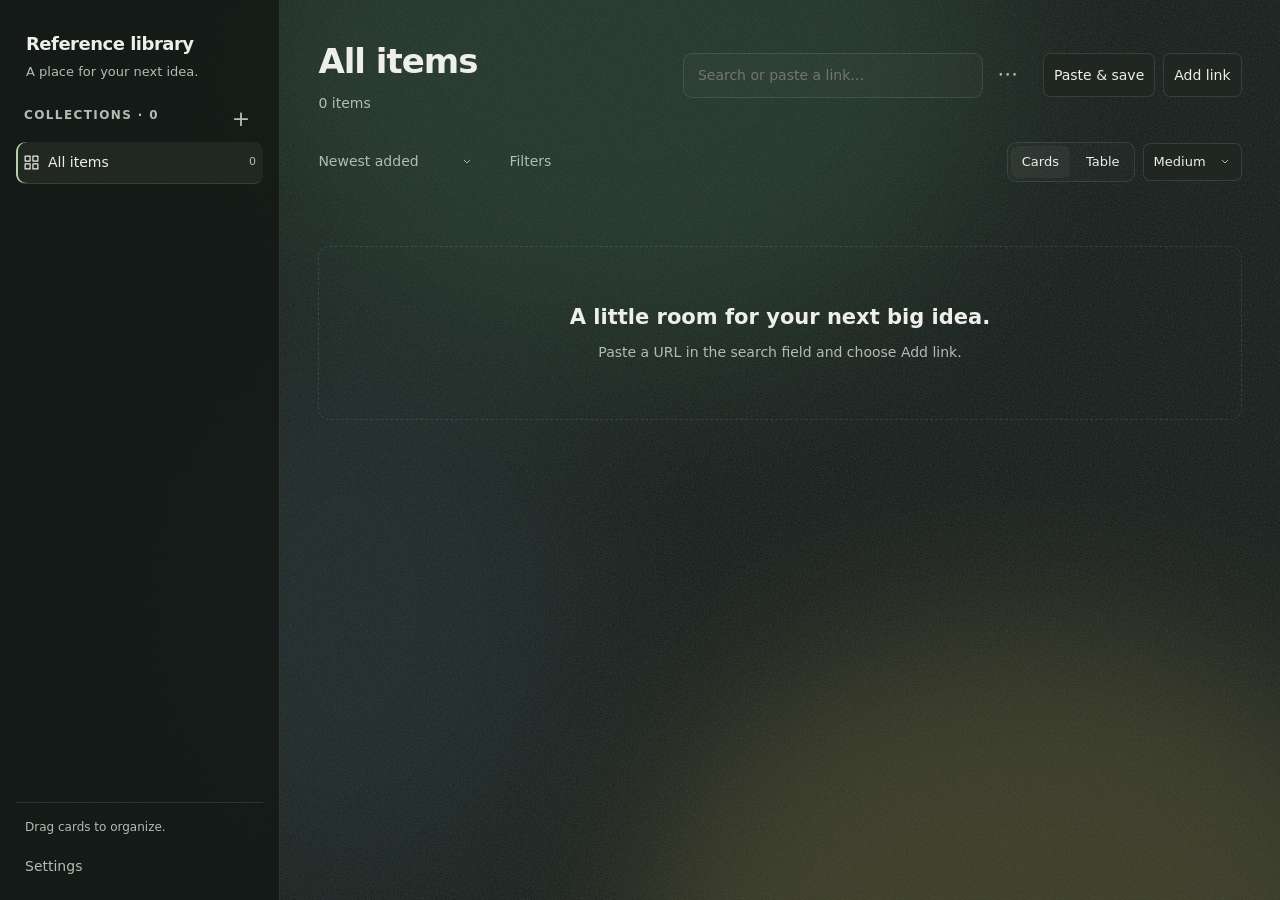
==== app/index.html @ 1462a0c2 "Automatically sync connected libraries and resume after offline edits" ====
<!doctype html>
<html lang="en" data-inn-page="library" data-browser-local>
<head>
  <meta charset="utf-8">
  <meta name="viewport" content="width=device-width, initial-scale=1">
  <title>Reference library</title>
  <link rel="stylesheet" href="./navigation.css">
  <script src="./navigation.js"></script>
  <meta name="theme-color" content="#1b1b1a">
  <meta name="description" content="Save links and notes in your own Inntake library.">
  <meta name="referrer" content="strict-origin-when-cross-origin">
  <meta http-equiv="Content-Security-Policy" content="default-src 'self'; connect-src 'self' blob: https://www.youtube.com/oembed https://api.github.com; style-src 'self' 'unsafe-inline'; img-src 'self' data: blob: https:; font-src 'self' data:; frame-src https://www.youtube.com; object-src 'none'; base-uri 'none'; form-action 'none'">
  <style>#settings-open[data-sync-attention="true"]::after { content: ""; display:inline-block; width:0.45em; height:0.45em; margin-left:0.35em; border-radius:50%; background:var(--accent); }</style>
  <link rel="icon" href="./icon-192.png">
  <link rel="apple-touch-icon" href="./icon-192.png">
  <link rel="manifest" href="./manifest.webmanifest">
  <style>
    :root { color-scheme: dark; --background: #1b1b1a; --card: #242423; --ink: #eeeeea; --muted: #aaa9a2; --line: #3b3b37; }
    * { box-sizing: border-box; }
    body { margin: 0; background: var(--background); color: var(--ink); font: 15px/1.5 system-ui, sans-serif; }
    main { max-width: 1500px; margin: auto; padding: 36px 28px; }
    header { display: flex; align-items: center; justify-content: space-between; gap: 24px; margin-bottom: 28px; }
    h1 { font-size: 21px; font-weight: 600; margin: 0; letter-spacing: -.5px; }
    #count { margin: 3px 0 0; color: var(--muted); font-size: 13px; }
    input { width: min(340px, 100%); border: 1px solid var(--line); border-radius: 9px; padding: 11px 14px; font: inherit; background: var(--card); color: var(--ink); }
    :focus-visible { outline: 2px solid var(--ink); outline-offset: 4px; }
    #cards { display: grid; grid-template-columns: repeat(auto-fit, minmax(min(280px, 100%), 1fr)); column-gap: 16px; grid-auto-rows: 1px; align-items: start; }
    .card { width: 100%; margin: 0; padding: 20px; border: 1px solid var(--line); border-radius: 12px; background: var(--card); }
    a { color: inherit; text-decoration: none; }
    .card:hover { border-color: var(--muted); }
    .card:focus-visible { outline-offset: -3px; }
    .source { display: flex; justify-content: space-between; gap: 10px; color: var(--muted); font-size: 11px; margin-bottom: 12px; }
    .source span:last-child { white-space: nowrap; }
    h2 { margin: 0 0 10px; font-size: 17px; line-height: 1.4; font-weight: 600; overflow-wrap: anywhere; }
    .summary { margin: 0; color: var(--muted); font-size: 13px; }
    .tags { display: flex; flex-wrap: wrap; gap: 5px; margin-top: 16px; }
    .tag { border: 1px solid var(--line); border-radius: 5px; padding: 2px 6px; font-size: 11px; color: var(--muted); }
    .photo { display: block; width: calc(100% + 40px); height: auto; margin: -20px -20px 18px; border-radius: 11px 11px 0 0; }
    .note { margin: 12px 0 0; padding-left: 12px; border-left: 2px solid var(--line); font-size: 13px; }
    .status { margin: 15px 0 0; color: var(--muted); font-size: 11px; }
    #empty { color: var(--muted); padding: 36px 0; }
    @media (max-width: 600px) { main { padding: 24px 16px; } header { align-items: stretch; flex-direction: column; gap: 16px; } input { width: 100%; } }
    @media (prefers-color-scheme: dark) { :root { --background: #1b1b1a; --card: #242423; --ink: #eeeeea; --muted: #aaa9a2; --line: #3b3b37; } }
    :root { --idea: #dfb52c; --consideration: #d95a55; --question: #508ed1; --todo: #4c9e6c; --resource: #9673c4; --reference: #999d9f; --bookmark: #aaa293; --project-log: #7fa29d; }
    button, select, textarea, .collection-input, #backup-download { font: inherit; color: var(--ink); background: var(--card); border: 1px solid var(--line); border-radius: 7px; padding: 8px 10px; }
    button { cursor: pointer; }
    button:hover, button[aria-pressed="true"] { border-color: var(--muted); }
    button[aria-pressed="true"] { color: var(--ink); background: var(--card); }
    button:disabled { cursor: wait; opacity: .6; }
    .toolbar, .filters { display: flex; align-items: center; gap: 8px; flex-wrap: wrap; margin-bottom: 16px; }
    .filters button { display: inline-flex; align-items: center; gap: 7px; background: transparent; font-size: 12px; }
    .dot { display: inline-block; width: 9px; height: 9px; border-radius: 50%; flex: 0 0 auto; background: var(--reference); }
    .toolbar { justify-content: space-between; margin-bottom: 24px; }
    .browse-controls, .item-actions { display: flex; align-items: center; gap: 8px; flex-wrap: wrap; }
    .card-footer, .row-meta { flex-wrap: wrap; }
    .browse-controls select { font-size: 12px; }
    #action-status { color: var(--muted); font-size: 13px; }
    .view-switch { display: flex; gap: 5px; }
    .view-switch button, #collection-filter { font-size: 12px; }
    .card { position: relative; }
    .card .photo { width: 100%; margin: 0 0 14px; border-radius: 6px; }
    .card .video-thumbnail { aspect-ratio: 16 / 9; object-fit: cover; }
    .impact-score { position: static; width: 25px; height: 25px; padding: 0; border: 1px solid #7778; border-radius: 3px; appearance: none; text-align: center; text-align-last: center; color: #171717; font-size: 11px; font-weight: 600; cursor: pointer; }
    .item-actions { flex-wrap: nowrap; gap: 5px; margin-left: auto; }
    .card-footer { display: flex; justify-content: space-between; align-items: center; gap: 8px; margin-top: 16px; }
    .card-footer-start { display: flex; align-items: center; gap: 8px; }
    .copy-link-button { display: inline-flex; align-items: center; justify-content: center; width: 25px; height: 25px; padding: 0; border: 1px solid var(--line); border-radius: 4px; background: transparent; color: var(--muted); cursor: pointer; }
    .copy-link-button svg { width: 14px; height: 14px; }
    .copy-link-button:hover:not(:disabled) { color: var(--ink); background: var(--hover); }
    .copy-link-button:disabled { opacity: .45; cursor: default; }
    .category-label { display: flex; align-items: center; gap: 6px; color: var(--muted); font-size: 11px; }
    .edit-button { padding: 3px 7px; height: 25px; font-size: 11px; white-space: nowrap; }
    .attached-note { margin: 14px 0 0; font-size: 13px; white-space: pre-wrap; overflow-wrap: anywhere; }
    h2 a:hover { text-decoration: underline; }
    #table-wrap { overflow: auto; }
    table { width: 100%; border-collapse: collapse; font-size: 13px; min-width: 760px; }
    th, td { text-align: left; padding: 14px 12px; border-bottom: 1px solid var(--line); vertical-align: top; white-space: pre-wrap; overflow-wrap: anywhere; }
    th { color: var(--muted); font-size: 12px; font-weight: 500; }
    td { min-width: 140px; max-width: 360px; }
    td:first-child { min-width: 220px; }
    td a:hover { text-decoration: underline; }
    .row-meta { margin-top: 8px; display: flex; align-items: center; gap: 8px; color: var(--muted); font-size: 11px; }
    :root { --editor-width: 380px; }
    body.editor-open { padding-right: var(--editor-width); }
    #editor { position: fixed; top: 0; bottom: 0; right: 0; width: var(--editor-width); overflow: auto; padding: 24px; border-left: 1px solid var(--line); background: var(--card); color: var(--ink); z-index: 10; }
    #editor h2 { padding-right: 35px; }
    #editor-divider { position: absolute; top: 0; bottom: 0; left: 0; width: 8px; cursor: col-resize; touch-action: none; z-index: 11; }
    #editor-divider:hover, #editor-divider:focus-visible { background: var(--line); }
    @media (max-width: 600px) { body.editor-open { padding-right: 0; } #editor { width: min(var(--editor-width), 100vw); } }
    .close { float: right; padding: 2px 9px; font-size: 20px; }
    .field { display: block; font-size: 12px; margin-top: 16px; }
    .field input, .field select, .field textarea { display: block; width: 100%; margin-top: 6px; }
    textarea { resize: vertical; min-height: 70px; }
    #edit-notes { min-height: 130px; }
    .dialog-footer { display: flex; align-items: center; gap: 14px; margin-top: 20px; }
    #save-status { color: var(--muted); font-size: 12px; }
    .header-actions { display: flex; align-items: center; gap: 10px; }
    .header-actions input { min-width: 160px; }
    .header-actions button { font-size: 12px; }
    .hint { margin: 8px 0 0; color: var(--muted); font-size: 12px; }
    .check { display: inline-flex; align-items: center; gap: 7px; color: var(--muted); font-size: 12px; }
    .check input { width: 15px; height: 15px; accent-color: #dfb52c; }
    .core-badge { border: 1px solid #dfb52c55; border-radius: 4px; padding: 1px 5px; color: #dfc361; font-size: 10px; margin-left: 5px; }
    .source span:last-child { overflow: hidden; text-overflow: ellipsis; }
    #empty { margin: 38px 0; padding: 56px 24px; text-align: center; border: 1px dashed var(--line); border-radius: 12px; }
    #empty h2 { color: var(--ink); font-size: 21px; }
    #empty p { max-width: 440px; margin: 10px auto 0; font-size: 14px; }
    .dialog-footer { flex-wrap: wrap; gap: 9px; }
    .secondary-action { font-size: 12px; background: transparent; }
    #entry-link { display: inline-block; margin-top: 8px; color: var(--muted); text-decoration: underline; font-size: 12px; }
    #catalog-warning { color: #e5c179; font-size: 12px; white-space: pre-wrap; }
    .attached-note { max-height: 180px; overflow: auto; }
    .note-label { display: block; color: var(--muted); font-size: 11px; margin-bottom: 4px; }
    .card { cursor: pointer; }
    .card-title { border: 0; padding: 0; background: transparent; text-align: left; font: inherit; line-height: inherit; width: 100%; }
    .card-title:hover { color: #fff; text-decoration: underline; }
    .card-media { position: relative; margin-bottom: 16px; min-height: 150px; background: #151515; border-radius: 7px; overflow: hidden; }
    .card .card-media .photo { margin: 0; border-radius: 0; }
    .external-link { display: inline-flex; align-items: center; justify-content: center; width: 28px; height: 28px; border: 1px solid var(--line); border-radius: 6px; font-size: 18px; }
    .media-external { position: absolute; right: 9px; top: 9px; background: #191919e8; color: white; }
    .media-play { position: absolute; bottom: 10px; left: 10px; background: #191919ed; color: white; border-color: #ffffff55; font-size: 12px; min-height: 34px; }
    .context-copy { display: inline-flex; align-items: center; justify-content: center; width: 30px; height: 30px; padding: 0; border-radius: 6px; font-size: 18px; }
    .media-copy { position: absolute; bottom: 10px; right: 10px; color: white; background: #191919ed; border-color: #ffffff55; }
    .card-copy { float: right; margin: 2px 0 10px 10px; color: var(--muted); }
    .player-stop, .player-fullscreen { position: absolute; top: 9px; background: #191919ed; color: white; width: 28px; height: 28px; padding: 0; border-radius: 6px; font-size: 18px; }
    .player-stop { left: 9px; }
    .player-fullscreen { right: 44px; }
    .card-media.playing { cursor: default; }
    .card-media.playing .inline-video { display: block; min-height: 210px; margin: 0; border-radius: 0; }
    .card-media:fullscreen { display: grid; place-items: center; width: 100vw; height: 100vh; margin: 0; border-radius: 0; }
    .card-media:fullscreen .inline-video { width: 100%; height: 100%; aspect-ratio: auto; }
    .source { align-items: center; }
    .source .external-link { margin-left: auto; }
    .compact-note { display: -webkit-box; -webkit-line-clamp: 3; -webkit-box-orient: vertical; overflow: hidden; max-height: 100px; }
    .summary { display: -webkit-box; -webkit-line-clamp: 4; -webkit-box-orient: vertical; overflow: hidden; }
    .collection-tag { color: #dfdcd0; }
    .panel-tabs { display: flex; gap: 6px; margin: 20px 0; }
    .panel-tabs button { font-size: 13px; }
    #entry-media { margin-top: 18px; }
    .inline-video { border: 0; width: 100%; aspect-ratio: 16/9; min-height: 200px; border-radius: 7px; background: black; }
    #entry-overview { font-size: 13px; overflow-wrap: anywhere; }
    #entry-overview h3 { font-size: 12px; font-weight: 600; color: #e4dfcc; margin: 24px 0 8px; }
    #entry-overview p { white-space: pre-wrap; color: var(--muted); margin: 0 0 12px; }
    .source-links a { display: block; text-decoration: underline; color: var(--muted); margin: 8px 0; }
    #entry-overview ul { padding-left: 18px; color: var(--muted); }
    #entry-overview li { margin: 7px 0; }
    #entry-overview a, .inline-entry-link { text-decoration: underline; color: #dfdcd0; }
    .inline-entry-link { border: 0; padding: 0; background: transparent; font: inherit; text-align: left; }
    .collection-chip { display: inline-flex; align-items: center; gap: 8px; white-space: nowrap; font-size: 12px; background: transparent; }
    .collection-icon { display: inline-block; width: 17px; height: 17px; flex: 0 0 auto; vertical-align: -3px; }
    .collection-tag { display: inline-flex; align-items: center; gap: 5px; }
    #icon-dialog { width: min(440px, calc(100vw - 32px)); background: var(--card); color: var(--ink); border: 1px solid var(--line); border-radius: 14px; padding: 24px; }
    #icon-dialog::backdrop { background: #0009; }
    #icon-options { display: grid; grid-template-columns: repeat(6, 1fr); gap: 7px; margin: 18px 0; }
    #icon-options button { height: 42px; display: flex; justify-content: center; align-items: center; }
    #icon-options button[aria-pressed="true"] { border-color: #dfc361; background: #dfc36118; }
    #icon-preview { display: inline-flex; align-items: center; justify-content: center; width: 42px; height: 42px; border: 1px solid var(--line); border-radius: 9px; margin-top: 12px; font-size: 22px; }
    #icon-preview svg { width: 25px; height: 25px; }
    #icon-status { font-size: 12px; color: var(--muted); }
    #entry-collection-label { display: flex; align-items: center; gap: 7px; color: var(--muted); font-size: 12px; margin: 8px 0; }
    .drag-handle { border: 0; padding: 0 5px; background: transparent; color: var(--muted); cursor: grab; touch-action: none; }
    body.dragging-card { user-select: none; cursor: grabbing; }
    .card-actions-menu { position: relative; margin-left: auto; }
    .card-actions-menu summary { cursor: pointer; list-style: none; border: 1px solid var(--line); border-radius: 5px; padding: 0 8px; font-size: 18px; }
    .card-actions-menu > div { position: absolute; right: 0; bottom: 100%; min-width: 170px; background: var(--card); border: 1px solid var(--line); border-radius: 8px; padding: 6px; z-index: 4; box-shadow: 0 5px 18px #0007; }
    .card-actions-menu button { display: block; width: 100%; text-align: left; border: 0; padding: 8px; background: transparent; font-size: 12px; }
    .card-actions-menu button:hover { background: #ffffff08; }
    .delete-action { color: #ffb4ac; }
    #collection-breadcrumbs { display: flex; gap: 7px; align-items: center; flex-wrap: wrap; font-size: 12px; }
    #collection-breadcrumbs button { border: 0; padding: 3px; background: transparent; font-size: 12px; }
    #collection-dialog, #move-dialog, #settings-dialog, #capture-dialog, #link-playlist-dialog { width: min(440px, calc(100vw - 32px)); background: var(--card); color: var(--ink); border: 1px solid var(--line); border-radius: 14px; padding: 24px; }
    #collection-dialog::backdrop, #move-dialog::backdrop, #settings-dialog::backdrop, #link-playlist-dialog::backdrop { background: #0009; }
    #settings-dialog p { line-height: 1.6; }
    #settings-dialog .hint { font-size: 13px; }
    #youtube-preview-panel { margin-top: 14px; }
    #youtube-preview-panel > summary { cursor: pointer; padding: 10px 0; min-height: 44px; }
    #youtube-preview-form input, #link-playlist-form input { font-size: 16px; }
    #youtube-preview-form button, #link-playlist-form button { min-height: 44px; }
    #youtube-preview-form .dialog-footer { margin-top: 10px; }
    #youtube-preview-status { margin: 8px 0 0; overflow-wrap: anywhere; }
    #youtube-preview-results { margin-top: 8px; font-size: 14px; overflow-wrap: anywhere; }
    #youtube-preview-results > p { margin: 4px 0; }
    #youtube-preview-results summary { cursor: pointer; padding: 5px 0; }
    #youtube-preview-results ul { margin: 3px 0 8px; padding-left: 20px; }
    #youtube-preview-results li + li { margin-top: 4px; }
    #linked-playlists { display: flex; flex: 0 1 auto; flex-wrap: wrap; gap: 6px; min-width: 0; list-style: none; padding: 0; margin: 0; }
    #linked-playlists li { min-width: 0; max-width: 100%; }
    #linked-playlists summary { display: flex; gap: 6px; width: auto; height: auto; min-height: 44px; padding: 0 9px; border: 1px solid var(--line); border-radius: 8px; color: var(--ink); font-size: 13px; }
    .playlist-name { min-width: 0; overflow: hidden; text-overflow: ellipsis; white-space: nowrap; }
    .playlist-size { color: var(--muted); font-variant-numeric: tabular-nums; }
    #linked-playlists .collection-menu-options a { display: block; padding: 10px; border-radius: 6px; font-size: 14px; overflow-wrap: anywhere; }
    #linked-playlists .collection-menu-options a:hover { background: #ffffff0a; }
    #backup-download { display: inline-flex; align-items: center; min-height: 44px; }
    #backup-download:hover { border-color: var(--muted); }
    .collection-count { font-size: 11px; color: var(--muted); margin-left: 3px; font-variant-numeric: tabular-nums; }
    #edit-collections { display: flex; flex-direction: column; gap: 10px; margin-top: 10px; max-height: 210px; overflow: auto; }
    #entry-collection-label { flex-wrap: wrap; }
    @media (max-width: 600px) { .header-actions input { flex: 1; width: 100%; } .header-actions { width: 100%; } }
    :root { --accent: #b9cfaa; --glow-a: #345540; --glow-b: #52552c; --glow-c: #343c55; --background: #141b18; --card: #202723; --line: #c5d6ca22; --muted: #b3bcb4; }
    body { font-size: 16px; isolation: isolate; }
    .ambient { position: fixed; inset: 0; z-index: 0; overflow: hidden; pointer-events: none; }
    .ambient div { position: absolute; width: 60vw; height: 65vh; border-radius: 50%; filter: blur(85px); opacity: .46; animation: drift 16s ease-in-out infinite alternate; }
    .ambient div:nth-child(1) { background: var(--glow-a); top: -25%; left: 18%; }
    .ambient div:nth-child(2) { background: var(--glow-b); bottom: -35%; right: -10%; animation-delay: -5s; }
    .ambient div:nth-child(3) { background: var(--glow-c); top: 35%; left: 10%; width: 35vw; animation-delay: -10s; opacity: .30; }
    @keyframes drift { from { transform: translate(-18%, -16%) scale(.85); } to { transform: translate(22%, 22%) scale(1.22); } }
    body.still-background > .ambient div { animation: none; }
    @media (prefers-reduced-motion: reduce) { body:not(.motion-explicit) > .ambient div, #theme-preview:not(.motion-explicit) .ambient div { animation: none !important; } }
    .library-layout { position: relative; z-index: 1; display: grid; grid-template-columns: var(--navigation-width, 280px) minmax(0, 1fr); min-height: 100dvh; }
    #library-sidebar { position: sticky; top: 0; height: 100dvh; min-height: 0; display: flex; flex-direction: column; padding: 30px 16px 18px; background: #131915db; border-right: 1px solid var(--line); z-index: 5; }
    .library-brand { display: block; padding: 0 10px 20px; font-size: 18px; font-weight: 650; letter-spacing: -.5px; }
    .library-brand span { display: block; color: var(--muted); font-weight: 400; font-size: 13px; margin-top: 5px; letter-spacing: 0; }
    .sidebar-heading { display: flex; align-items: center; justify-content: space-between; padding: 0 8px 12px; }
    .sidebar-heading h2 { font-size: 12px; text-transform: uppercase; letter-spacing: 1.4px; color: var(--muted); margin: 0; }
    #collection-new { border: 0; background: transparent; width: 28px; height: 28px; padding: 0; font-size: 22px; color: var(--muted); }
    #collection-tree { position: static; min-width: 0; max-width: none; max-height: none; flex: 1; overflow: auto; scrollbar-width: thin; border: 0; box-shadow: none; border-radius: 0; padding: 0 2px; background: transparent; }
    #collection-tree ul { padding: 0; margin: 0; list-style: none; }
    #collection-tree ul ul { padding-left: 5px; margin-left: 7px; border-left: 1px solid var(--line); }
    .collection-row { display: flex; align-items: center; border-radius: 9px; position: relative; margin-bottom: 3px; min-width: 0; }
    .collection-row.selected { background: #d7ebce10; box-shadow: inset 2px 0 var(--accent); }
    .all-items-row { flex-shrink: 0; border-bottom: 1px solid var(--line); margin-bottom: 7px; }
    #collection-tree .collection-row > .collection-chip { display: flex; align-items: center; text-align: left; min-width: 0; flex: 1; padding: 9px 5px; font-size: 14px; line-height: 1.35; border: 0; border-radius: 8px; background: transparent; gap: 9px; white-space: normal; }
    #collection-tree .collection-row > .collection-chip:hover { background: #ffffff06; }
    .collection-name { flex: 1; min-width: 0; overflow: hidden; text-overflow: ellipsis; white-space: nowrap; }
    .collection-icon { width: 17px; height: 17px; flex-shrink: 0; }
    .collection-count { font-size: 11px; min-width: 14px; text-align: right; margin-left: auto; color: var(--muted); flex-shrink: 0; }
    .collection-pin { font-size: 11px; color: var(--accent); }
    .collection-menu { position: relative; flex: 0 0 auto; }
    .collection-menu summary { display: flex; align-items: center; justify-content: center; list-style: none; width: 22px; height: 30px; border: 0; border-radius: 6px; cursor: pointer; font-size: 21px; color: var(--muted); }
    summary::-webkit-details-marker { display: none; }
    .collection-row .collection-menu summary { opacity: 0; }
    .collection-row:hover .collection-menu summary, .collection-row:focus-within .collection-menu summary, .collection-menu[open] summary { opacity: 1; }
    .collection-menu > .collection-menu-options { position: fixed; z-index: 30; width: 210px; padding: 6px; background: var(--card); border: 1px solid var(--line); border-radius: 12px; box-shadow: 0 12px 35px #0008; }
    #collection-tree .collection-menu-options button, .collection-menu-options button { display: block; width: 100%; border: 0; background: transparent; padding: 10px; border-radius: 6px; font-size: 14px; text-align: left; }
    .collection-menu-options button:hover { background: #ffffff0a; }
    .sidebar-footer { padding: 14px 9px 0; border-top: 1px solid var(--line); margin-top: 16px; }
    .sidebar-footer p { font-size: 12px; color: var(--muted); line-height: 1.7; margin: 0 0 14px; }
    .sidebar-footer button { border: 0; padding: 5px 0; background: transparent; font-size: 14px; color: var(--muted); }
    main { width: 100%; max-width: 1700px; min-width: 0; padding: 36px clamp(22px, 3vw, 48px); margin: 0 auto; }
    header { align-items: center; margin-bottom: 28px; }
    h1 { font-size: clamp(25px, 2.7vw, 34px); letter-spacing: -1px; }
    #count { font-size: 14px; margin-top: 6px; }
    .page-heading { min-width: 0; }
    #collection-breadcrumbs { font-size: 13px; margin-bottom: 8px; color: var(--muted); }
    #collection-breadcrumbs:empty { display: none; }
    #collection-breadcrumbs button { font-size: 13px; }
    #view-title { display: flex; gap: 12px; align-items: center; overflow-wrap: anywhere; }
    #view-title .collection-icon { width: 26px; height: 26px; }
    .header-actions { gap: 14px; }
    .header-actions input { background: #ffffff05; width: min(300px, 24vw); font-size: 14px; padding: 11px 14px; }
    .toolbar { margin-bottom: 26px; }
    .browse-controls { gap: 14px; }
    .browse-controls > select { border: 0; background-color: transparent; padding-left: 0; font-size: 14px; color: var(--muted); }
    select:not(.impact-score) { appearance: none; padding-right: 30px; background-image: url("data:image/svg+xml,%3Csvg xmlns='http://www.w3.org/2000/svg' width='12' height='12' fill='none' stroke='%23aeb6ae'%3E%3Cpath d='m3 4 3 3 3-3'/%3E%3C/svg%3E"); background-repeat: no-repeat; background-position: right 10px center; }
    select option { background: var(--card); color: var(--ink); }
    .browse-options { position: relative; }
    .browse-options > summary { cursor: pointer; list-style: none; font-size: 14px; color: var(--muted); padding: 8px 12px; border-radius: 8px; }
    .browse-options[open] > summary, .browse-options > summary:hover { background: #ffffff08; color: var(--ink); }
    .filter-panel { position: fixed; z-index: 8; width: min(345px, calc(100vw - 40px)); max-height: calc(100dvh - 32px); overflow: auto; background: var(--card); border: 1px solid var(--line); padding: 20px; border-radius: 14px; box-shadow: 0 12px 40px #0006; }
    .filter-heading { font-size: 13px; color: var(--muted); margin: 0 0 12px; }
    .filters { gap: 6px; }
    .filters button { font-size: 13px; padding: 7px 9px; }
    .filter-panel .field, .filter-panel .check { font-size: 14px; }
    #clear-filters { margin-top: 20px; }
    .view-switch { background: #ffffff04; padding: 3px; border: 1px solid var(--line); border-radius: 9px; }
    .view-switch button { border: 0; background: transparent; font-size: 13px; padding: 6px 11px; }
    .view-switch button[aria-pressed="true"] { background: #ffffff0b; }
    #cards { grid-template-columns: repeat(auto-fill, minmax(min(290px, 100%), 1fr)); gap: 0 20px; }
    .card { background: color-mix(in srgb, var(--card) 92%, transparent); border-radius: 15px; padding: 20px; }
    .card:hover { border-color: #d4e2ce55; }
    h2 { font-size: 18px; line-height: 1.4; }
    .summary { font-size: 14px; line-height: 1.65; display: -webkit-box; -webkit-line-clamp: 4; -webkit-box-orient: vertical; overflow: hidden; }
    .source, .tag, .category-label, .note-label { font-size: 12px; }
    .tags { margin-top: 14px; gap: 6px; }
    .tag { background: #ffffff03; border: 0; padding: 3px 7px; }
    .collection-tag { cursor: pointer; }
    .card-footer { margin-top: 20px; }
    .card-actions-menu summary { font-size: 21px; }
    .attached-note { font-size: 14px; max-height: 110px; }
    #remove-drop { padding: 18px 12px; margin-top: 12px; font-size: 14px; border: 1px dashed var(--accent); border-radius: 10px; text-align: center; }
    #remove-drop span { display: block; font-size: 12px; color: var(--muted); margin-top: 4px; }
    body.dragging-card .collection-row { outline: 1px dashed #b8c9af55; outline-offset: -1px; }
    body.dragging-card #collection-tree button { border: 0; }
    .drop-target { outline: 2px solid var(--accent) !important; background: #d4e2ce15 !important; }
    #drag-feedback { position: fixed; z-index: 40; pointer-events: none; max-width: 270px; padding: 10px 14px; border: 1px solid var(--accent); background: var(--card); border-radius: 10px; box-shadow: 0 8px 30px #0008; font-size: 13px; }
    #action-status { position: fixed; bottom: max(16px, env(safe-area-inset-bottom)); left: 50%; transform: translateX(-50%); z-index: 20; background: var(--card); color: var(--ink); padding: 12px 16px; border: 1px solid var(--line); border-radius: 12px; box-shadow: 0 6px 30px #0007; width: max-content; max-width: calc(100vw - 30px); overflow-wrap: anywhere; }
    #theme-preview { height: 70px; border: 1px solid var(--line); border-radius: 12px; margin-top: 18px; }
    dialog .field, dialog .check, #editor .field { font-size: 14px; }
    dialog { max-height: 90dvh; overflow: auto; }
    @media (max-width: 1050px) { .library-layout { grid-template-columns: var(--navigation-width, 280px) minmax(0, 1fr); } header { align-items: flex-start; flex-direction: column; gap: 18px; } .header-actions { width: 100%; } .header-actions input { width: 100%; flex: 1; } }
    @media (max-width: 700px) { .library-layout { display: block; } #library-sidebar { position: relative; height: auto; max-height: 48dvh; padding: 20px 16px 12px; border-right: 0; border-bottom: 1px solid var(--line); } .library-brand { padding-bottom: 16px; } .sidebar-heading { padding-bottom: 6px; } #collection-tree { flex: auto; overflow-y: auto; min-height: 90px; } .sidebar-footer { display: flex; align-items: center; justify-content: space-between; margin-top: 8px; padding-top: 8px; } .sidebar-footer p { margin: 0; font-size: 11px; } main { padding: 26px 18px; } .collection-row .collection-menu summary { opacity: 1; } .ambient div { width: 110vw; } }

    #collection-all { flex-shrink: 0; }
    #collection-all .collection-chip { display: flex; align-items: center; width: 100%; border: 0; background: transparent; padding: 10px 7px; text-align: left; font-size: 14px; }
    .collection-row > .collection-menu { width: 22px; }
    .collection-row { cursor: grab; touch-action: pan-y; }
    body.dragging-collection { user-select: none; cursor: grabbing; }
    .collection-row.drag-source { opacity: .45; }
    .collection-row.folder-inside { outline: 2px solid var(--accent); background: #ffffff0c; }
    .collection-row.folder-before::before, .collection-row.folder-after::after { content: ''; position: absolute; height: 3px; left: 0; right: 0; background: var(--accent); border-radius: 2px; z-index: 4; }
    .collection-row.folder-before::before { top: -2px; } .collection-row.folder-after::after { bottom: -2px; }
    .collection-row .collection-icon { cursor: grab; touch-action: none; }
    #card-size { font-size: 13px; padding: 8px 28px 8px 10px; max-width: 108px; }
    .view-controls { display: flex; align-items: center; gap: 8px; flex-wrap: wrap; }
    body[data-card-size="compact"] #cards { grid-template-columns: repeat(auto-fill, minmax(min(185px, 100%), 1fr)); column-gap: 12px; }
    body[data-card-size="compact"] .card { padding: 12px; border-radius: 11px; }
    body[data-card-size="compact"] .card h2 { font-size: 15px; margin-bottom: 7px; }
    body[data-card-size="compact"] .card .summary { font-size: 13px; line-height: 1.5; -webkit-line-clamp: 2; }
    body[data-card-size="compact"] .card .source { margin-bottom: 7px; }
    body[data-card-size="compact"] .card .tags { max-height: 28px; overflow: hidden; margin-top: 9px; }
    body[data-card-size="compact"] .card .attached-note { display: none; }
    body[data-card-size="compact"] .card .card-footer { margin-top: 10px; }
    body[data-card-size="compact"] .card .card-media { min-height: 0; margin-bottom: 10px; }
    body[data-card-size="compact"] .card .card-media:not(.playing) .photo { aspect-ratio: 16 / 9; max-height: 160px; object-fit: cover; }
    body[data-card-size="compact"] .card .media-play { min-height: 29px; padding: 3px 7px; }
    body[data-card-size="large"] #cards { grid-template-columns: repeat(auto-fill, minmax(min(370px, 100%), 1fr)); }
    body[data-card-size="large"] .card { padding: 26px; }
    body[data-card-size="large"] .card h2 { font-size: 21px; }
    body[data-card-size="large"] .summary { -webkit-line-clamp: 7; font-size: 15px; }
    #collection-dialog { width: min(500px, calc(100vw - 32px)); }
    .icon-editor { margin-top: 18px; } .icon-editor > summary { cursor: pointer; display: flex; align-items: center; gap: 10px; font-size: 14px; }
    #icon-options { grid-template-columns: repeat(7, 1fr); max-height: 180px; overflow: auto; }
    #icon-preview { margin: 0; width: 32px; height: 32px; }
    .theme-colors { display: flex; gap: 12px; margin-top: 12px; }
    .theme-colors label { font-size: 12px; color: var(--muted); flex: 1; }
    .theme-colors input { display: block; margin-top: 5px; width: 100%; height: 34px; padding: 3px; cursor: pointer; }
    #theme-preview { position: relative; overflow: hidden; }
    #theme-preview .ambient { position: absolute; z-index: 0; }
    #theme-preview .ambient div { width: 70%; height: 140%; filter: blur(22px); opacity: .65; }
    #motion-note { font-size: 12px; }
    @media (max-width: 700px) {
      #library-sidebar { max-height: 38dvh; padding: 12px 12px 7px; }
      .library-brand { font-size: 17px; padding: 0 5px 8px; } .library-brand span { display: none; }
      .sidebar-heading { padding: 0 5px 5px; }
      #collection-all { position: absolute; right: 45px; top: 9px; max-width: 145px; }
      #collection-all .collection-row { border: 0; margin: 0; }
      #collection-all .collection-chip { padding: 5px 8px; gap: 7px; }
      #collection-tree > ul { display: grid; grid-template-columns: repeat(auto-fit, minmax(min(225px, 100%), 1fr)); gap: 4px 12px; align-items: start; }
      #collection-tree .collection-row > .collection-chip { padding-top: 6px; padding-bottom: 6px; gap: 6px; }
      #collection-tree ul ul { margin-left: 5px; padding-left: 5px; }
      .sidebar-footer { margin-top: 4px; padding: 3px 5px 0; }
      .sidebar-footer p { font-size: 11px; } .sidebar-footer button { padding: 2px; font-size: 12px; }
      main { padding: 20px 12px; } header { gap: 12px; margin-bottom: 14px; }
      .toolbar { margin-bottom: 16px; gap: 8px; } .browse-controls { gap: 4px; }
      .view-controls { gap: 4px; } .view-switch button { padding: 6px 8px; }
      body[data-card-size="compact"] #cards { grid-template-columns: repeat(auto-fill, minmax(min(150px, 100%), 1fr)); column-gap: 10px; }
      .ambient div { width: 120vw; }
    }
    @media (max-width: 400px) { body[data-card-size="compact"] #cards { grid-template-columns: repeat(auto-fill, minmax(min(130px, 100%), 1fr)); } }
    @media (max-width: 380px) { #collection-all { right: 35px; max-width: 110px; } #collection-all .collection-icon { display: none; } .library-brand { font-size: 15px; } }

    :root { --navigation-width: 280px; }
    #navigation-divider { position: absolute; top: 0; right: -5px; bottom: 0; width: 10px; cursor: col-resize; touch-action: none; z-index: 12; }
    #navigation-divider::after { content: ''; position: absolute; top: 0; bottom: 0; left: 4px; width: 2px; background: transparent; }
    #navigation-divider:hover::after, #navigation-divider:focus-visible::after, body.resizing-navigation #navigation-divider::after { background: var(--accent); }
    body.resizing-navigation, body.resizing-editor { user-select: none; cursor: col-resize; }
    .ambient::after { content: ''; position: absolute; inset: 0; background-repeat: repeat; background-size: 160px 160px; image-rendering: pixelated; opacity: .18; mix-blend-mode: soft-light; background-image: url("data:image/svg+xml,%3Csvg%20xmlns%3D%22http%3A%2F%2Fwww.w3.org%2F2000%2Fsvg%22%20width%3D%22128%22%20height%3D%22128%22%3E%3Cfilter%20id%3D%22grain%22%3E%3CfeTurbulence%20type%3D%22fractalNoise%22%20baseFrequency%3D%22.82%22%20numOctaves%3D%223%22%20stitchTiles%3D%22stitch%22%20seed%3D%227%22%2F%3E%3C%2Ffilter%3E%3Crect%20width%3D%22100%25%22%20height%3D%22100%25%22%20filter%3D%22url%28%23grain%29%22%20opacity%3D%22.9%22%2F%3E%3C%2Fsvg%3E"); }
    .collection-toggle { flex: 0 0 18px; width: 18px; height: 32px; border: 0; padding: 0; background: transparent; color: var(--muted); display: grid; place-items: center; }
    .collection-toggle svg { width: 12px; height: 12px; transition: transform .15s; }
    .collection-toggle[aria-expanded="true"] svg { transform: rotate(90deg); }
    .collection-spacer { flex: 0 0 18px; }
    .collection-label { min-width: 0; flex: 1; display: flex; flex-direction: column; gap: 2px; }
    .collection-label .collection-name { flex: none; }
    .collection-children { font-size: 12px; color: var(--muted); opacity: .8; }
    .collection-row.has-children > .collection-chip { padding-top: 7px !important; padding-bottom: 7px !important; }
    .collection-row.has-children .collection-icon { color: var(--accent); }
    #collection-tree .collection-row > .collection-chip { gap: 7px; }
    main.narrow-content header { flex-direction: column; align-items: stretch; gap: 14px; }
    main.narrow-content .header-actions { width: 100%; min-width: 0; }
    main.narrow-content .header-actions input { width: 100%; min-width: 0; flex: 1; }
    main.narrow-content .page-heading { width: 100%; }
    main.narrow-content #view-title { font-size: clamp(23px, 3vw, 30px); }
    #view-title { align-items: start; }
    #view-title .collection-icon { margin-top: .2em; }
    .view-name { min-width: 0; overflow-wrap: break-word; word-break: normal; }
    .page-heading { flex: 1; } .header-actions { min-width: 0; }
    .capture-actions { display: flex; flex-wrap: wrap; align-items: center; gap: 8px; min-width: 0; }
    .capture-actions button { min-height: 44px; font-size: 14px; white-space: nowrap; }
    #capture-form fieldset { border: 0; margin: 0; padding: 0; min-width: 0; }
    #capture-form details { margin-top: 16px; }
    #capture-form summary { cursor: pointer; }
    #capture-form :is(button, input, select, summary), #capture-close { min-height: 44px; }
    #capture-form summary { align-content: center; }
    #capture-form :is(input, select, textarea) { font-size: 16px; }
    #capture-status { margin: 0; }
    @media (max-width: 700px) {
      #linked-playlists { flex: 1 1 66px; }
      .header-actions input { min-width: 0; }
      #capture-dialog { position: fixed; inset: 12px auto auto 50%; translate: -50%; margin: 0; padding: 16px; max-height: min(90dvh, calc(var(--capture-viewport-height, 100dvh) - 24px)); }
    }
    #editor { padding: 22px; overscroll-behavior: contain; }
    #editor-title { font-size: 20px; line-height: 1.4; overflow-wrap: break-word; margin: 0 35px 10px 0; padding-right: 0 !important; }
    #close-editor { position: sticky; top: 0; z-index: 3; background: var(--card); margin: -4px -6px 0 4px; }
    #entry-link { margin-top: 10px; }
    .panel-tabs { margin: 18px 0; }
    .preview-summary { font-size: 14px; color: var(--muted); line-height: 1.65; margin: 12px 0 0; }
    .link-preview-image { display: block; width: 100%; aspect-ratio: 16 / 9; object-fit: cover; }
    .link-preview-media { min-height: 0; }
    .link-preview-media:has(.link-preview-image[hidden]) { display: none; }
    #entry-overview > .link-preview-image { border: 1px solid var(--line); border-radius: 9px; }
    .entry-link-preview-title { margin: 12px 0 0; font-size: 14px; }
    .panel-actions { display: flex; gap: 8px; align-items: center; flex-wrap: wrap; margin-top: 14px; }
    .panel-actions a, .panel-actions button { font-size: 13px; padding: 7px 10px; border: 1px solid var(--line); border-radius: 7px; background: transparent; }
    .panel-actions .context-copy { width: auto; height: auto; }
    .image-preview { position: relative; border: 1px solid var(--line); border-radius: 10px; overflow: hidden; background: #1119; }
    .image-preview > button { display: block; border: 0; padding: 0; width: 100%; background: transparent; cursor: zoom-in; }
    .image-preview img { display: block; width: 100%; height: auto; max-height: 48dvh; object-fit: contain; }
    .image-preview .preview-caption { display: flex; align-items: center; justify-content: space-between; padding: 7px 10px; color: var(--muted); font-size: 12px; border-top: 1px solid var(--line); }
    .image-preview .preview-caption button { padding: 2px 6px; background: transparent; border: 0; }
    .preview-thumbnails { display: flex; gap: 7px; overflow-x: auto; margin-top: 9px; }
    .preview-thumbnails button { padding: 2px; border-radius: 6px; background: transparent; flex-shrink: 0; }
    .preview-thumbnails img { width: 48px; height: 48px; object-fit: cover; display: block; border-radius: 3px; }
    .full-note { margin-top: 22px; border-top: 1px solid var(--line); padding-top: 14px; }
    .full-note > summary { font-size: 14px; cursor: pointer; color: var(--muted); }
    .full-note > .full-note-body { margin-top: 16px; }
    .preview-note { white-space: pre-wrap; max-height: 180px; overflow: auto; margin-top: 16px; padding: 12px; border-left: 2px solid var(--accent); background: #ffffff03; font-size: 14px; color: var(--muted); }
    #image-viewer { width: 100vw; height: 100dvh; max-width: none; max-height: none; margin: 0; padding: 0; background: #111315f5; border: 0; color: var(--ink); overflow: hidden; }
    #image-viewer::backdrop { background: #090b0cf2; }
    .viewer-toolbar { position: absolute; top: 16px; left: 16px; right: 16px; z-index: 2; display: flex; gap: 7px; align-items: center; flex-wrap: wrap; }
    .viewer-toolbar button, .viewer-toolbar a, #viewer-copy-slot button { border: 1px solid #ffffff30; background: #22272be8; color: #eee; border-radius: 8px; font-size: 14px; padding: 7px 11px; height: 37px; width: auto; }
    #viewer-close { margin-left: auto; }
    #image-stage { position: absolute; inset: 75px 0 48px; overflow: hidden; touch-action: none; cursor: grab; outline-offset: -4px; }
    #image-stage.panning { cursor: grabbing; }
    #viewer-image { position: absolute; top: 50%; left: 50%; max-width: none; max-height: none; transform-origin: center; user-select: none; pointer-events: none; }
    #viewer-caption { position: absolute; bottom: 12px; left: 20px; right: 20px; font-size: 13px; color: #c1c8cb; text-align: center; overflow: hidden; text-overflow: ellipsis; white-space: nowrap; }
    #viewer-scale { font-size: 13px; color: #c1c8cb; min-width: 43px; text-align: center; }
    #viewer-help { margin-left: auto; color: #aeb8bb; font-size: 12px; }
    @media (max-width: 700px) { body.editor-open { padding-right: 0; } #editor { width: 100vw; } #editor-divider { display: none; } #viewer-help { display: none; } .viewer-toolbar { gap: 5px; top: 10px; left: 10px; right: 10px; } .viewer-toolbar button, .viewer-toolbar a, #viewer-copy-slot button { padding: 7px 9px; } #viewer-scale { display: none; } }
    @media (prefers-reduced-motion: reduce) { .collection-toggle svg { transition: none; } }

body.compact-navigation .library-layout { display: block; }
body.compact-navigation #library-sidebar { position: relative; height: auto; max-height: 48dvh; padding: 20px 16px 12px; border-right: 0; border-bottom: 1px solid var(--line); }
body.compact-navigation .library-brand { padding-bottom: 16px; }
body.compact-navigation .sidebar-heading { padding-bottom: 6px; }
body.compact-navigation #collection-tree { flex: auto; overflow-y: auto; min-height: 90px; }
body.compact-navigation .sidebar-footer { display: flex; align-items: center; justify-content: space-between; margin-top: 8px; padding-top: 8px; }
body.compact-navigation .sidebar-footer p { margin: 0; font-size: 11px; }
body.compact-navigation main { padding: 26px 18px; }
body.compact-navigation .collection-row .collection-menu summary { opacity: 1; }
body.compact-navigation .ambient div { width: 110vw; }
body.compact-navigation #library-sidebar { max-height: 38dvh; padding: 12px 12px 7px; }
body.compact-navigation .library-brand { font-size: 17px; padding: 0 5px 8px; }
body.compact-navigation .library-brand span { display: none; }
body.compact-navigation .sidebar-heading { padding: 0 5px 5px; }
body.compact-navigation #collection-all { position: absolute; right: 45px; top: 9px; max-width: 145px; }
body.compact-navigation #collection-all .collection-row { border: 0; margin: 0; }
body.compact-navigation #collection-all .collection-chip { padding: 5px 8px; gap: 7px; }
body.compact-navigation #collection-tree > ul { display: grid; grid-template-columns: repeat(auto-fit, minmax(min(225px, 100%), 1fr)); gap: 4px 12px; align-items: start; }
body.compact-navigation #collection-tree .collection-row > .collection-chip { padding-top: 6px; padding-bottom: 6px; gap: 6px; }
body.compact-navigation #collection-tree ul ul { margin-left: 5px; padding-left: 5px; }
body.compact-navigation .sidebar-footer { margin-top: 4px; padding: 3px 5px 0; }
body.compact-navigation .sidebar-footer p { font-size: 11px; }
body.compact-navigation .sidebar-footer button { padding: 2px; font-size: 12px; }
body.compact-navigation main { padding: 20px 12px; }
body.compact-navigation header { gap: 12px; margin-bottom: 14px; }
body.compact-navigation .toolbar { margin-bottom: 16px; gap: 8px; }
body.compact-navigation .browse-controls { gap: 4px; }
body.compact-navigation .view-controls { gap: 4px; }
body.compact-navigation .view-switch button { padding: 6px 8px; }
body.compact-navigation[data-card-size="compact"] #cards { grid-template-columns: repeat(auto-fill, minmax(min(150px, 100%), 1fr)); column-gap: 10px; }
body.compact-navigation .ambient div { width: 120vw; }

    body.compact-navigation #navigation-divider { display: none; }

    #collection-tree { display: grid; grid-template-columns: repeat(var(--navigation-columns, 1), minmax(0, 1fr)); grid-template-rows: minmax(0, 1fr); gap: 12px; overflow: hidden; }
    .collection-column { min-width: 0; min-height: 0; overflow-y: auto; overflow-x: hidden; overscroll-behavior-y: contain; scrollbar-width: thin; padding: 0 2px; }
    .collection-column + .collection-column { border-left: 1px solid var(--line); padding-left: 10px; }
    .collection-column > ul { display: block; }
    body.compact-navigation #collection-tree { flex: 1 1 auto; height: clamp(110px, 22dvh, 240px); min-height: 90px; overflow: hidden; }
    #collection-tree .collection-row { transition: background .12s; }
    #collection-tree .collection-row:hover, #collection-tree .collection-row:focus-within { background: #d7ebce0c; }
    #collection-tree .collection-row.selected { background: #d7ebce10; }
    #collection-tree .collection-row > .collection-chip:hover { background: transparent; }
    #collection-tree .collection-row > .collection-menu { position: absolute; right: 2px; top: 0; bottom: 0; transform: none; display: flex; align-items: center; width: 26px; }
    #collection-tree .collection-menu summary { width: 26px; height: 28px; font-size: 19px; opacity: 0; border-radius: 6px; transition: opacity .12s, background .12s; }
    #collection-tree .collection-row:hover .collection-menu summary, #collection-tree .collection-row:focus-within .collection-menu summary, #collection-tree .collection-menu[open] summary { opacity: 1; }
    #collection-tree .collection-menu summary:hover { background: #ffffff0d; color: var(--ink); }
    #collection-tree .collection-count { min-width: 18px; transition: opacity .12s; }
    #collection-tree .collection-row:hover .collection-count, #collection-tree .collection-row:focus-within .collection-count, #collection-tree .collection-row:has(.collection-menu[open]) .collection-count { opacity: 0; }
    .icon-search-field { margin-top: 12px; }
    #icon-search { padding: 9px 10px; }
    #icon-options { grid-template-columns: repeat(auto-fill, minmax(56px, 1fr)); max-height: 270px; overflow-y: auto; overscroll-behavior: contain; gap: 6px; margin: 12px 0; padding: 3px; }
    #icon-options button { height: 64px; display: flex; flex-direction: column; gap: 5px; justify-content: center; padding: 5px 3px; background: #ffffff03; }
    #icon-options .icon-label { width: 100%; text-align: center; overflow: hidden; text-overflow: ellipsis; white-space: nowrap; font-size: 12px; color: var(--muted); }
    #icon-options .collection-icon { width: 21px; height: 21px; }
    #icon-more { font-size: 13px; width: 100%; }
    .icon-credit { font-size: 12px; } .icon-credit a { text-decoration: underline; }
    #icon-results { font-size: 12px; }
    @media (hover: none) { #collection-tree .collection-menu summary { opacity: 1; } #collection-tree .collection-count { margin-right: 27px; opacity: 1 !important; } }
    @media (prefers-reduced-motion: reduce) { #collection-tree .collection-row, #collection-tree .collection-menu summary, #collection-tree .collection-count { transition: none; } }


    /* Keep title and search together only in the two-column collection browser. */
    body.two-column-navigation main header { display: grid; grid-template-columns: minmax(0, 1fr) minmax(150px, 44%); grid-template-rows: auto auto auto; column-gap: 16px; row-gap: 4px; align-items: center; }
    body.two-column-navigation main .page-heading { display: contents; }
    body.two-column-navigation main #collection-breadcrumbs { grid-column: 1 / -1; grid-row: 1; margin-bottom: 4px; }
    body.two-column-navigation main #view-title { grid-column: 1; grid-row: 2; min-width: 0; align-items: center; }
    body.two-column-navigation main #view-title .collection-icon { margin-top: 0; }
    body.two-column-navigation main .header-actions { grid-column: 2; grid-row: 2; width: 100%; min-width: 0; gap: 8px; }
    body.two-column-navigation main .header-actions input { flex: 1; width: 100%; min-width: 0; padding: 9px 11px; }
    body.two-column-navigation main #count { grid-column: 1 / -1; grid-row: 3; margin-top: 2px; }
    body.two-column-navigation main .capture-actions { grid-column: 1 / -1; grid-row: 4; margin-top: 6px; }

    /* Keep card context together and leave one bottom row for type + actions. */
    .card-footer { flex-wrap: nowrap; align-items: flex-end; clear: both; }
    .card-footer-start { flex: 1; min-width: 0; flex-direction: column; align-items: flex-start; gap: 5px; }
    .card-collections { display: flex; flex-wrap: wrap; align-items: center; gap: 4px 8px; width: 100%; min-width: 0; }
    .card-collections .collection-tag { border: 0; background: transparent; padding: 0; max-width: 100%; gap: 4px; font-size: 12px; line-height: 1.4; }
    .card-collections .collection-icon { width: 14px; height: 14px; }
    .collection-tag-name, .category-name { min-width: 0; overflow: hidden; text-overflow: ellipsis; white-space: nowrap; }
    .category-label { min-width: 0; max-width: 100%; }
    .card-footer > .item-actions { flex: 0 0 auto; align-self: flex-end; }
    .card-actions-menu summary { display: grid; place-items: center; width: 24px; height: 24px; padding: 0; font-size: 18px; line-height: 1; background: transparent; border-color: #ffffff18; }
    .card-actions-menu summary:hover { background: #ffffff09; border-color: var(--muted); }
    body[data-card-size="compact"] .card .tags { display: none; }
    body[data-card-size="compact"] .card .card-footer { margin-top: 12px; margin-right: -4px; margin-bottom: -4px; gap: 6px; }
    body[data-card-size="compact"] .card-footer-start { gap: 3px; }
    body[data-card-size="compact"] .card-collections .collection-tag { font-size: 11px; }
    body[data-card-size="compact"] .card-collections .collection-icon { width: 13px; height: 13px; }
    body[data-card-size="compact"] .category-label { gap: 4px; }
    body[data-card-size="compact"] .category-label .dot { width: 7px; height: 7px; }
    body[data-card-size="compact"] .card-footer .item-actions { gap: 4px; }
    body[data-card-size="compact"] .card-actions-menu summary { width: 22px; height: 22px; font-size: 17px; }
    body[data-card-size="compact"] .impact-score { width: 22px; height: 22px; font-size: 10px; }
    body[data-card-size="compact"] .media-external { top: 4px; right: 4px; width: 24px; height: 24px; font-size: 17px; }
    body[data-card-size="compact"] .media-copy { bottom: 4px; right: 4px; width: 24px; height: 24px; font-size: 16px; }
    body[data-card-size="compact"] .card .media-play { bottom: 4px; left: 4px; min-height: 26px; padding: 3px 6px; font-size: 11px; }
    #trash-back { display: inline-flex; align-items: center; gap: 6px; padding-inline: 9px; }
    #trash-back svg { flex: 0 0 16px; width: 16px; height: 16px; }

    body.landscape-navigation .library-layout { display: grid; grid-template-columns: clamp(156px, 26vw, 224px) minmax(0, 1fr); }
    body.landscape-navigation #library-sidebar { position: sticky; top: 0; height: 100dvh; max-height: none; padding: 10px 0 8px; border-right: 1px solid var(--line); border-bottom: 0; }
    body.landscape-navigation .library-brand { padding: 0 10px 5px; font-size: 16px; }
    body.landscape-navigation .library-brand span { display: none; }
    body.landscape-navigation .sidebar-heading { padding: 0 9px 5px; }
    body.landscape-navigation #collection-all { position: static; max-width: none; margin-inline: 7px; }
    body.landscape-navigation #collection-tree { flex: 1; height: auto; min-height: 0; }
    body.landscape-navigation .sidebar-footer { display: flex; margin: 4px 9px 0; padding: 5px 0 0; }
    body.landscape-navigation .sidebar-footer p { display: none; }
    body.landscape-navigation :is(#navigation-divider, #editor-divider) { display: none; }
    body.landscape-navigation.editor-open { padding-right: 0; }
    body.landscape-navigation main { padding: 15px 12px; }

    @media (max-width: 700px), (orientation: landscape) and (max-height: 520px) and (max-width: 1024px) {
      html { overflow-x: clip; -webkit-text-size-adjust: 100%; }
      #search, .field input:not([type="checkbox"]), .field textarea { font-size: 16px; }
      body.compact-navigation #collection-tree { margin-inline: -12px; }
      #collection-tree, .collection-column { padding-inline: 0; scrollbar-width: none; }
      #collection-tree::-webkit-scrollbar, .collection-column::-webkit-scrollbar { display: none; }
      .collection-column + .collection-column { padding-left: 5px; }
      .toolbar { gap: 5px; flex-wrap: nowrap; }
      .browse-controls, .view-controls { display: contents; }
      #sort-by { flex: 1 1 96px; min-width: 0; max-width: 130px; font-size: 12px; }
      #card-size { flex: 0 1 83px; min-width: 0; font-size: 12px; }
      #sort-by, #card-size { padding: 7px 18px 7px 5px; background-position: right 4px center; }
      .browse-options > summary { padding-inline: 4px; font-size: 12px; white-space: nowrap; }
      .view-switch { gap: 0; flex: 0 0 auto; padding: 2px; }
      .view-switch button { padding: 6px 5px; font-size: 12px; }
      #table-wrap { overflow: visible; }
      #table-wrap :is(table, tbody, tr, td) { display: block; min-width: 0; max-width: none; }
      #table-wrap thead { position: absolute; width: 1px; height: 1px; overflow: hidden; clip-path: inset(50%); }
      #table-wrap tr { padding-block: 8px; border-bottom: 1px solid var(--line); }
      #table-wrap td { padding: 3px 0; border: 0; }
      #table-wrap td[data-label]::before { content: attr(data-label) ' '; color: var(--muted); padding-right: 5px; }
      #table-wrap td[data-empty] { display: none; }
    }
    [hidden] { display: none !important; }
    /* Style contract: define readable ink, muted ink, borders, icon treatment
       and surface finishes. Leave dimensions, breakpoints and hit areas shared. */
    :root[data-library-style="simple"] {
      --ink:#f5f2ff; --muted:#c0b9dd; --line:#565074; --corner:2px;
      --display:ui-monospace,monospace; --edge:3px 3px 0 #100d22;
      --pattern:radial-gradient(#b2a9ff21 1px, transparent 1px) 0 0 / 12px 12px;
    }
    :root[data-library-style="inn"] {
      --ink:#fff0d2; --muted:#d7bd9d; --line:#735639; --corner:5px;
      --display:Georgia,serif; --edge:inset 0 2px #a37c472f, 2px 3px 0 #19120f;
      --pattern:repeating-linear-gradient(0deg, transparent 0 47px, #130d0925 48px 49px);
    }
    :root[data-library-style="phosphor"] {
      --ink:#cdf5d8; --muted:#98bdaa; --line:#38624c; --corner:0px;
      --display:ui-monospace,monospace; --edge:inset 2px 0 #598c65;
      --pattern:repeating-linear-gradient(0deg,transparent 0 3px,#47906512 3px 4px);
    }
    :root[data-library-style]:not([data-library-style="original"]) {
      accent-color:var(--accent);
      & body { background:var(--pattern),var(--background); }
      & body > .ambient { opacity:.42; }
      & #library-sidebar { background:var(--pattern),color-mix(in srgb,var(--background) 85%,var(--card)); }
      & :is(.library-brand,h1,h2,h3) { font-family:var(--display); }
      & :is(.card, dialog, .filter-panel, .collection-menu-options, #editor, #table-wrap) {
        background-color:var(--card); border-color:var(--line); border-radius:var(--corner); box-shadow:var(--edge);
      }
      & :is(button,input,select,textarea,.view-switch,.card-actions-menu summary,.collection-row,.collection-chip) { border-radius:var(--corner); }
      & :is(.card:hover,:focus-visible) { outline-color:var(--accent); border-color:var(--accent); }
      & :is(#collection-tree,#library-sidebar) .collection-row.selected,
      & .view-switch button[aria-pressed="true"] { background:color-mix(in srgb,var(--accent) 14%,var(--card)); }
      & :is(.collection-icon,.collection-row.has-children .collection-icon) { color:var(--accent); }
      & svg.collection-icon { stroke-linecap:square; stroke-linejoin:miter; }
      & #image-viewer { background:var(--background); }
      & .viewer-toolbar :is(button,a) { color:var(--ink); background:var(--card); border-color:var(--line); }
      & :is(#viewer-help,#viewer-scale,#viewer-caption) { color:var(--muted); }
      & ::selection { background:var(--accent); color:var(--background); }
    }
    :root:is([data-library-style="simple"],[data-library-style="inn"]) svg.collection-icon {
      shape-rendering:crispEdges; stroke-width:2;
    }
    :root[data-library-style="simple"] .library-brand { color:var(--accent); }
    :root[data-library-style="inn"] .library-brand { color:#f1cd89; text-shadow:1px 2px #140c07; }
    :root[data-library-style="inn"] .card {
      background-image:linear-gradient(#c69a58,#c69a58),linear-gradient(#c69a58,#c69a58);
      background-size:3px 3px; background-position:6px 6px,right 6px top 6px; background-repeat:no-repeat; }
    :root[data-library-style="phosphor"] :is(.library-brand,h1) { color:var(--accent); text-shadow:0 0 9px #70ffa128; }
    :root[data-library-style="phosphor"] svg.collection-icon { stroke-width:1.4; filter:drop-shadow(0 0 2px #75d79565); }
    /* Theme glyphs occupy the same 24-unit viewBox as the original icons. */
    :root:is([data-library-style="simple"],[data-library-style="inn"]) {
      & [data-icon="icon:folder"] path { d:path("M3 7H5V5H10V7H13V9H21V19H19V21H3Z M5 11H19"); }
      & [data-icon="icon:grid"] path { d:path("M3 3H9V9H3Z M15 3H21V9H15Z M3 15H9V21H3Z M15 15H21V21H15Z"); }
      & [data-icon="icon:note"] path { d:path("M5 3H15V5H17V7H19V21H5Z M9 11H15 M9 15H15"); }
      & [data-icon="icon:book"] path { d:path("M2 5H8V6H10V7H12V6H14V5H22V18H15V19H13V20H11V19H9V18H2Z M12 8V18"); }
    }
    :root[data-library-style="inn"] [data-icon="icon:grid"] path {
      d:path("M3 4H21V20H3Z M3 12H21 M6 7V10 M9 6V10 M14 7H18V10H14Z M6 15H10V18H6Z M14 15V18 M18 14V18");
    }
    @font-face { font-family:'Inn Pixel'; src:url([data-uri]) format('woff2'); font-display:swap; }
    :root[data-library-style="inn"] {
      --mantel:url([data-uri]);
      --keepsakes:url([data-uri]);
    }
    .capture-desk { display:contents; }
    .desk-destination, .work-glyph { display:none; }
    /* The picker uses real radio controls so arrow keys and screen readers work. */
    .style-picker { border:0; margin:12px 0 20px; padding:0; min-width:0; }
    .style-picker legend { margin-bottom:8px; }
    #library-style { display:grid; grid-template-columns:repeat(2,minmax(0,1fr)); gap:8px; }
    .style-choice { position:relative; cursor:pointer; padding:4px 4px 8px; border:1px solid var(--line); border-radius:4px; font:13px/1.3 system-ui,sans-serif; }
    .style-choice span:last-child { display:block; margin:6px 5px 0; }
    .style-choice input { position:absolute; right:7px; top:7px; z-index:1; width:15px; height:15px; margin:0; accent-color:#55765b; }
    .style-choice:has(:checked) { outline:2px solid var(--accent); outline-offset:-1px; }
    .style-choice:focus-within { outline:2px solid var(--ink); }
    .style-sample { position:relative; display:block; height:33px; overflow:hidden; background:#1d2922; border-left:20px solid #151b17; }
    .style-sample::before,.style-sample::after { content:""; position:absolute; inset:6px auto 6px 8px; width:32%; background:#314035; border-radius:3px; }
    .style-sample::after { left:46%; width:25%; }
    [data-sample="simple"] { background:#304035; border-color:#17281f; }
    [data-sample="simple"]::before { inset:4px 6px auto; width:auto; height:7px; background:#68816c; }
    [data-sample="simple"]::after { left:7px; bottom:4px; top:16px; background:#ebe5c5; border-radius:0; box-shadow:34px 0 #d7ddad; }
    [data-sample="inn"] { border-color:#573a27; background:repeating-linear-gradient(0deg,#30231c 0 6px,#422e21 6px 8px); }
    [data-sample="inn"]::before,[data-sample="inn"]::after { border-left:4px solid #7d4637; border-radius:0; background:#d9bd87; box-shadow:0 2px #9e7948; }
    [data-sample="phosphor"] { border-color:#173325; background:#081710; }
    [data-sample="phosphor"]::before { width:65%; background:repeating-linear-gradient(0deg,transparent 0 4px,#65b582 4px 5px); }
    [data-sample="phosphor"]::after { left:5px; top:6px; height:4px; width:5px; background:#a8e8a1; }
    :root[data-library-style]:not([data-library-style="original"]) {
      & .work-glyph { display:inline-block; width:16px; height:16px; flex:none; vertical-align:-3px; margin-inline-end:6px; }
      & #settings-open { color:var(--ink); }
      & #capture-paste { font-weight:650; }
      & .collection-row.selected .collection-count { font-variant-numeric:tabular-nums; }
    }
    /* Simple is a writing desk. Its live destination control also browses that collection. */
    :root[data-library-style="simple"] {
      --ink:#f0eed8; --muted:#bdc8b0; --line:#55644f; --display:'Inn Pixel',ui-monospace,monospace;
      --pattern:radial-gradient(ellipse at 86% 9%,#a5945c18,transparent 38%),repeating-linear-gradient(124deg,transparent 0 95px,#9baa6410 96px 111px,transparent 114px 198px);
      & .library-layout main header { display:flex; flex-direction:column; align-items:stretch; gap:14px; }
      & body .library-layout main .page-heading { display:block; width:auto; }
      & #view-title { font-size:clamp(36px,4vw,60px); line-height:1; font-weight:400; letter-spacing:0; }
      & .library-brand { color:var(--ink); font:normal 28px/.98 var(--display); }
      & .library-brand span { font:12px/1.4 system-ui,sans-serif; }
      & .capture-desk { display:grid; grid-template-columns:minmax(0,1fr) auto; gap:8px 16px; padding:14px 16px 12px; border:1px solid #758369; border-radius:6px; background:color-mix(in srgb,var(--card) 86%,transparent); box-shadow:0 3px #121e17; }
      & body .library-layout .capture-desk .header-actions { grid-column:1/-1; grid-row:auto; width:100%; }
      & .capture-desk #search { width:100%; min-width:0; flex:1; padding:10px 0; font:24px/1.2 var(--display); letter-spacing:.25px; border:0; background:transparent; }
      & #search::placeholder { color:#d8dfc6; opacity:.86; }
      & .desk-destination { display:flex; align-items:center; gap:8px; color:var(--muted); font-size:13px; min-width:0; }
      & .desk-destination select { min-width:0; max-width:100%; border:0; background-color:#ffffff08; color:var(--ink); }
      & .capture-desk:has(#trash-back:not([hidden])) .desk-destination { display:none; }
      & body .library-layout .capture-actions { grid-column:2; grid-row:auto; margin:0; }
      & #capture-paste { background:#edb27e; border:1px solid #eba06a; color:#202a22; box-shadow:0 2px #925d3f; }
      & #capture-open { border-color:transparent; background:transparent; }
      & #library-sidebar { background-color:#1b2821; background-image:radial-gradient(#dcddb514 1px,transparent 1px); background-size:9px 9px; }
      & #library-sidebar .collection-row.selected { background:#d8e4ae18; box-shadow:inset 0 -2px #dcac79; }
      & .collection-count { color:#d5dab8; }
      & .card { --card:color-mix(in srgb,#f5f0d5 92%,var(--glow-b)); --ink:#26372e; --muted:#48594a; --line:#a4ad8f; --accent:#376653;
        color:var(--ink); color-scheme:light; border:0; border-top:4px solid #9daf86; border-radius:1px 1px 5px 1px; background:var(--card); box-shadow:1px 3px #a1ac8c,2px 5px #13201885; }
      & .card .source { border-bottom:1px dashed var(--line); padding-bottom:7px; }
      & .card .card-title { color:var(--ink); font-family:var(--display); font-weight:400; font-size:1.48rem; line-height:1.05; }
      & .card .attached-note { border:0; padding:0; background:transparent; }
      & .card .collection-tag { color:var(--accent); border:1px solid #a7b298; border-radius:2px; padding:1px 4px; }
      & .card .core-badge { color:#704620; }
      & .card .delete-action { color:#903c2f; }
      & #table-wrap th { background:#dfe3c5; color:#2f4534; border-bottom:3px solid #98aa84; }
      & #table-wrap tbody tr:nth-child(even) { background:#cdd5ac08; }
      & .sidebar-heading h2, & .toolbar { border-bottom:1px dashed var(--line); }
      & .toolbar { padding-bottom:8px; }
      & #empty { border:1px dashed #7c886c; border-radius:1px; background:#d9e3b506; }
    }
    /* The mantel uses real shelf sprites. Each book carries its reference type on its spine. */
    :root[data-library-style="inn"] {
      --display:'Inn Pixel',Georgia,serif; --line:#74583a; --ink:#f9e9c9; --muted:#cbb593;
      --wood:repeating-linear-gradient(1deg,#39271e 0 4px,#3e2b20 5px 7px,#39271f 8px 16px);
      --pattern:radial-gradient(ellipse at 25% 0%,#976a3826,transparent 55%),repeating-linear-gradient(0deg,#4637290f 0 2px,transparent 3px 6px);
      & #library-sidebar { background:var(--wood); border-inline-end:4px ridge #61432e; }
      & .library-brand { color:#f4d198; font:32px/1 var(--display); }
      & .library-brand span { font:12px/1.4 system-ui,sans-serif; }
      & #collection-tree .collection-row, & .all-items-row { margin-bottom:4px; background:linear-gradient(#59412e,#483023); border:1px solid #6a4c34; border-radius:2px; box-shadow:inset 0 1px #94714966,0 2px #281a14; }
      & #library-sidebar .collection-row.selected { background:linear-gradient(#715238,#59402d); box-shadow:inset 3px 0 #e0b475,0 2px #281a14; }
      & .collection-count { padding:0 4px; color:#e8c999; border:1px solid #8c6d45; border-radius:2px; font-family:Georgia,serif; }
      & .library-layout main header { display:grid; grid-template-columns:minmax(0,1fr) auto; gap:12px; }
      & body .library-layout main .page-heading { display:grid; align-content:center; grid-column:1/-1; grid-row:auto; position:relative; isolation:isolate; min-height:100px; padding:12px 37% 12px 18px; width:auto;
        border:1px solid #624a33; border-bottom:5px ridge #95704a; background:linear-gradient(115deg,#6f503726,transparent 70%),var(--wood); box-shadow:0 3px 0 #211714; }
      & body .library-layout main .page-heading > * { grid-column:1; grid-row:auto; }
      & .page-heading::after { content:""; position:absolute; z-index:-1; inset:0 0 0 auto; width:36%; background:var(--mantel) right bottom / contain no-repeat; image-rendering:pixelated; pointer-events:none; }
      & #view-title { font:clamp(32px,3.3vw,50px)/1 var(--display); color:#ffe1aa; }
      & body .library-layout main .header-actions { grid-column:1; grid-row:auto; width:auto; }
      & .header-actions input { width:100%; min-width:0; }
      & body .library-layout main .capture-actions { grid-column:2; grid-row:auto; margin:0; }
      & #capture-paste { color:#312117; background:linear-gradient(#e7c08c,#ce9e66); border-color:#a97542; box-shadow:inset 0 1px #fae1b7,0 2px #342219; }
      & .card { --card:#e9d7ae; --ink:#372d20; --muted:#5d513a; --line:#b6a177; --accent:#755025; --binding:#68513e;
        color:var(--ink); color-scheme:light; border:1px solid #b79b71; border-left:9px solid var(--binding); border-radius:2px 5px 4px 2px;
        background:linear-gradient(90deg,#ad916944,transparent 15px),linear-gradient(110deg,#f3e4bf 0%,var(--card) 72%,#dac59a);
        box-shadow:inset 1px 0 #fff1c9,0 2px #9b845c,0 3px #decca2,0 4px #927c55,2px 6px #1c140fb3; }
      & .card[data-keepsake="book"] { --binding:#536343; --object-x:0px; }
      & .card[data-keepsake="journal"] { --binding:#844f3b; --object-x:-32px; }
      & .card[data-keepsake="vial"] { --binding:#4d6d65; --object-x:-64px; }
      & .card[data-keepsake="jar"] { --binding:#897040; --object-x:-96px; }
      & .card[data-keepsake="box"] { --binding:#5f656b; --object-x:-128px; }
      & .card[data-keepsake="canister"] { --binding:#77624e; --object-x:-160px; }
      & .card .source::before { content:""; flex:none; width:32px; height:32px; background:var(--keepsakes) var(--object-x,0px) 0 / 192px 32px no-repeat; image-rendering:pixelated; }
      & .card .source { gap:5px; border-bottom:1px solid #bba57d; padding-bottom:5px; }
      & .card .card-title { color:var(--ink); font:600 1.18rem/1.25 Georgia,serif; }
      & .card .attached-note { padding:4px 8px; border-left:2px solid #a99169; background:#c3aa7820; }
      & .card .collection-tag { color:#624b2c; }
      & .card .core-badge { color:#6c4420; }
      & .card .delete-action { color:#8b3327; }
      & .card .card-actions-menu > div { background:var(--card); }
      & #table-wrap { background:#2e251d; border:2px solid #674c32; }
      & #table-wrap th { background:var(--wood); font:20px/1.1 var(--display); color:#ecd3a8; }
      & #table-wrap td { border-inline-end:1px solid #ead49a12; border-bottom:1px solid #a88c593b; }
      & .toolbar { padding-block:7px; border-block:1px solid #80644670; }
      & #empty { border:1px solid #765b40; box-shadow:inset 0 -6px #473323; background:#46362938; }
    }
    :root[data-library-style="phosphor"] {
      & .page-heading { border-left:4px solid var(--accent); padding-left:14px; }
      & .library-brand::before { content:">"; font:inherit; color:var(--accent); margin-right:6px; }
      & .header-actions #search { border:0; border-bottom:1px solid var(--accent); background:#04351f40; }
      & #capture-paste { background:var(--accent); color:#12281a; box-shadow:2px 2px #365b45; }
      & .card .source { margin:-3px 0 12px; padding-bottom:5px; border-bottom:1px dashed #74a78477; font:12px/1.3 ui-monospace,monospace; }
      & .card { border-top:3px solid #518565; background-image:linear-gradient(90deg,#5596690e 1px,transparent 1px); background-size:12px 100%; }
      & .card-footer { border-top:1px dotted var(--line); padding-top:7px; }
      & .toolbar, & #table-wrap th { background:#183626; border-block:1px solid #467c59; }
      & #table-wrap tbody tr:nth-child(even) { background:#74a7840e; }
      & #empty { border-style:dashed; background:var(--pattern); }
    }
    @media (max-width:850px) {
      :root[data-library-style="simple"] .capture-desk { padding:9px 11px; column-gap:8px; }
      :root[data-library-style="simple"] .library-layout .capture-desk .work-glyph { display:none; }
      :root[data-library-style="inn"] body .library-layout main .capture-actions { grid-column:1/-1; }
      :root[data-library-style="inn"] body .library-layout main .header-actions { grid-column:1/-1; }
      :root[data-library-style="inn"] body .library-layout main .page-heading { min-height:78px; padding-left:10px; }
    }
    @media(max-width:580px) {
      :root[data-library-style="simple"] .capture-desk { grid-template-columns:1fr; gap:6px; }
      :root[data-library-style="simple"] body .library-layout main .capture-actions { grid-column:1; }
      :root[data-library-style="simple"] .desk-destination select { flex:1; }
      :root[data-library-style="inn"] .card .source { flex-wrap:wrap; }
      :root[data-library-style="inn"] .card .source::before { width:22px; height:22px; background-size:132px 22px; background-position-x:calc(var(--object-x,0px) * .6875); }
    }
    :root[data-library-style="simple"] {
      --desk-stamp:url("data:image/svg+xml,%3Csvg%20xmlns%3D%22http%3A%2F%2Fwww.w3.org%2F2000%2Fsvg%22%20viewBox%3D%220%200%2096%2048%22%20shape-rendering%3D%22crispEdges%22%3E%3Cpath%20fill%3D%22%23101c16%22%20d%3D%22M3%2039h49v3H3zm53%201h30v3H56z%22%2F%3E%3Cpath%20fill%3D%22%23997348%22%20d%3D%22M4%2028h27v-2h4v2h18v9H31v2H4z%22%2F%3E%3Cpath%20fill%3D%22%23d2c5a1%22%20d%3D%22M5%2026h25v2h4v-3h17v9H32v2h-3v-2H5z%22%2F%3E%3Cpath%20fill%3D%22%23eee2bd%22%20d%3D%22M7%2022h20v2h4v8h-3v-2H7zm27%202h3v-3h12v9H37v2h-3z%22%2F%3E%3Cpath%20fill%3D%22%239a9c78%22%20d%3D%22M10%2025h12v1H10zm28-1h8v1h-8z%22%2F%3E%3Cpath%20fill%3D%22%23bf744d%22%20d%3D%22M17%2030h4v10h-2v-2h-2z%22%2F%3E%3Cpath%20fill%3D%22%23c2b48b%22%20d%3D%22M61%2027h14v3H61z%22%2F%3E%3Cpath%20fill%3D%22%23859b80%22%20d%3D%22M63%2030h10v3h4v6H59v-6h4z%22%2F%3E%3Cpath%20fill%3D%22%23d5bd91%22%20d%3D%22M62%2034h6v3h-6z%22%2F%3E%3Cpath%20fill%3D%22%23ae8256%22%20d%3D%22M66%2028v-5h3v-5h3v-5h3v-4h3v-3h3v-3h2v5h-3v5h-3v4h-3v5h-4v6z%22%2F%3E%3Cpath%20fill%3D%22%23e9d6a8%22%20d%3D%22M71%2019v-7h3V7h3V5h3V3h5v4h-2v3h-4v3h-3v4h-3v2z%22%2F%3E%3Cpath%20fill%3D%22%236d836c%22%20d%3D%22M7%2042h18v1H7zm52-1h13v1H59z%22%2F%3E%3C%2Fsvg%3E");
      --pattern:radial-gradient(ellipse at 80% 16%,#b8a66515,transparent 42%),
        linear-gradient(153deg,transparent 16%,#84957110 17% 20%,transparent 21% 70%,#a4976420 71% 78%,transparent 79%);
      --edge:1px 2px #949f82, 2px 4px #152119;
      & .page-heading { position:relative; padding-inline-end:100px; }
      & .page-heading::after { content:""; position:absolute; right:4px; bottom:3px; width:96px; height:48px; background:var(--desk-stamp) right bottom/contain no-repeat; image-rendering:pixelated; pointer-events:none; }
      & .card::after { content:""; pointer-events:none; position:absolute; inset:0 0 auto auto; width:12px; height:12px; background:linear-gradient(45deg,#b4bb9b 49%,#26352d 51%); }
      & .card .collection-icon { color:var(--accent); }
      & #library-sidebar .collection-row { border-bottom:1px dotted #879b783f; }
      & #entry-overview .full-note { border-block:1px dashed var(--line); padding-block:9px; }
      & #editor textarea { background-image:repeating-linear-gradient(transparent 0 23px,#acbd9d13 23px 24px); line-height:24px; }
      & #editor h2 { font:30px/1.1 var(--display); }
    }
    :root[data-library-style="inn"] {
      --edge:inset 1px 0 #fff1c9,0 2px #9b845c,0 3px #decca2,0 4px #927c55,2px 6px #1c140fb3;
      & .library-layout .card { border-left-color:var(--binding); }
      & .card::before { content:""; position:absolute; left:-8px; top:0; bottom:0; width:6px; pointer-events:none;
        background:linear-gradient(to bottom,transparent 5px,#c8a36e 5px 7px,transparent 7px 10px,#ba9462 10px 11px,transparent 11px calc(100% - 9px),#b69564 calc(100% - 9px) calc(100% - 7px),transparent calc(100% - 7px)); }
      & #entry-overview { background:#edddbb; color:#382d21; --ink:#382d21; --muted:#594d37; --card:#eee1c3; --line:#ad9267;
        border-left:5px double #a48556; padding:12px 16px; box-shadow:0 2px #a28a65; }
      & #entry-overview :is(h3,a,.inline-entry-link) { color:#654729; }
      & #editor-title { font-family:Georgia,serif; }
      & #collection-tree .collection-row .collection-count { background:#37271c; box-shadow:inset 0 1px #211812; }
      & #library-sidebar .sidebar-footer { border-top:3px ridge #80603e; }
    }
    :root[data-library-style="phosphor"] {
      & #library-sidebar { border-right-style:dashed; }
      & #table-wrap, & .source, & #editor-title { font-family:ui-monospace,monospace; }
      & #editor .field textarea { background-image:var(--pattern); }
    }
    :root:is([data-library-style="simple"],[data-library-style="inn"]) .sidebar-heading h2 { font:600 11px/1.4 system-ui,sans-serif; }
    @media(max-width:700px) {
      :root:is([data-library-style="simple"],[data-library-style="inn"]) body.compact-navigation .library-brand { font-size:23px; }
      :root[data-library-style="simple"] .page-heading::after { width:66px; height:35px; }
    }
    .theme-colors > div { flex:1; min-width:0; }
    .theme-colors input[type=text] { font:13px/1.3 ui-monospace,monospace; padding:4px 6px; }
    .theme-colors input[type=text]:invalid { border-color:#d88773; }
    .inn-rays { display:none; width:100%; height:100%; image-rendering:pixelated; pointer-events:none; }
    :root[data-library-style="inn"] {
      & .ambient .inn-rays { display:block; position:absolute; inset:0; }
      & body > .ambient:has(.inn-rays) { opacity:1; }
      & body > .ambient div { opacity:.24; }
      & #library-sidebar,.library-layout main .page-heading {
        background-color:var(--card);
        background-image:linear-gradient(100deg,color-mix(in srgb,var(--glow-a) 28%,transparent),color-mix(in srgb,var(--glow-c) 14%,transparent)),var(--wood);
      }
      & .card { background-image:linear-gradient(90deg,#ad916944,transparent 15px),linear-gradient(110deg,color-mix(in srgb,#f3e4bf 93%,var(--glow-b)),color-mix(in srgb,#dac59a 90%,var(--glow-a))); }
    }
  </style>
</head>
<body>
  <div class="ambient" aria-hidden="true"><div></div><div></div><div></div><canvas class="inn-rays"></canvas></div>
  <div class="library-layout">
  <aside id="library-sidebar" aria-label="Library navigation">
    <div id="navigation-divider" role="separator" aria-label="Resize collections sidebar" aria-orientation="vertical" tabindex="0"></div>
    <a class="library-brand" href="../">Reference library<span>A place for your next idea.</span></a>
    <div class="sidebar-heading"><h2 id="collection-list-title">Collections</h2><button id="collection-new" aria-label="New collection" title="New collection">+</button></div>
    <div id="collection-all"></div>
    <nav id="collection-tree" aria-label="Collections and subcollections"></nav>
    <div id="remove-drop" data-drop-remove="true" hidden>Remove from this collection<span>Keep the item in your library</span></div>
    <div class="sidebar-footer"><p title="Option / Alt keeps both memberships. Drop onto All items to remove from the current collection.">Drag cards to organize.</p><button id="settings-open"><svg class="work-glyph" viewBox="0 0 20 20" fill="none" stroke="currentColor" stroke-width="2" shape-rendering="crispEdges" aria-hidden="true"><path d="M3 5h14 M3 10h14 M3 15h14 M7 3v4 M13 8v4 M8 13v4"/></svg>Settings</button></div>
  </aside>
  <main>
    <header>
      <div class="page-heading"><nav id="collection-breadcrumbs" aria-label="Collection path"></nav><h1 id="view-title">All items</h1><p id="count" role="status">Loading…</p></div>
      <div class="capture-desk">
      <div class="header-actions"><input id="search" type="search" placeholder="Search or paste a link…" aria-label="Search references or paste a link" autocomplete="off"><div id="current-collection-menu"></div></div>
        <label class="desk-destination">Collection <select id="collection-filter" aria-label="Browse and save to collection"><option value="">All items</option></select></label>
      <div class="capture-actions" role="group" aria-label="Save links"><button id="trash-back" type="button" hidden><svg viewBox="0 0 24 24" fill="none" stroke="currentColor" stroke-width="1.8" stroke-linecap="round" stroke-linejoin="round" aria-hidden="true"><path d="M19 12H5m7 7-7-7 7-7"/></svg>Back</button><button id="capture-paste" title="Save the link or image on your clipboard" disabled><svg class="work-glyph" viewBox="0 0 20 20" fill="none" stroke="currentColor" stroke-width="2" shape-rendering="crispEdges" aria-hidden="true"><path d="M4 6h3V3h6v3h3v12H4z M8 6h4 M8 11h5 M8 14h4"/></svg>Paste &amp; save</button><button id="capture-open" disabled><svg class="work-glyph" viewBox="0 0 20 20" fill="none" stroke="currentColor" stroke-width="2" shape-rendering="crispEdges" aria-hidden="true"><path d="M3 10h14 M10 3v14"/></svg>Add link</button><ul id="linked-playlists" aria-label="Linked playlists" hidden></ul></div>

      </div>
    </header>
    <div class="toolbar">
      <div class="browse-controls">
        <select id="sort-by" aria-label="Sort by">
          <option value="newest">Newest added</option><option value="oldest">Oldest added</option><option value="core">Core first</option>
          <option value="updated">Recently edited</option>
          <option value="az">Name A–Z</option><option value="za">Name Z–A</option><option value="category">Category</option>
          <option value="impact-high">Impact: high to low</option><option value="impact-low">Impact: low to high</option>
        </select>
        <details id="browse-options" class="browse-options"><summary id="filter-summary">Filters</summary><div class="filter-panel">
          <p class="filter-heading">Item type</p><nav id="categories" class="filters" aria-label="Filter by category"></nav>
          <label class="check"><input id="core-only" type="checkbox">Core only</label>
          <label class="field">Show<select id="archive-filter" aria-label="Archive filter"><option value="active">Active items</option><option value="archived">Archived items</option><option value="all">All items</option><option value="trash">Trash</option></select></label>
          <button id="clear-filters" class="secondary-action">Reset filters</button>
        </div></details>
      </div>
      <div class="view-controls"><div class="view-switch" aria-label="View">
        <button id="cards-view" aria-pressed="true">Cards</button>
        <button id="table-view" aria-pressed="false">Table</button>
      </div><select id="card-size" aria-label="Card size"><option value="compact">Compact</option><option value="medium">Medium</option><option value="large">Large</option></select></div>
    </div>
    <p id="action-status" role="status" hidden></p>
    <p id="catalog-warning" role="status" hidden></p>
    <div id="cards" aria-label="References"></div>
    <div id="table-wrap" hidden><table><thead><tr><th>Name</th><th>Link</th><th>Notes</th><th>Strengths</th><th>Limitations</th></tr></thead><tbody id="rows"></tbody></table></div>
    <div id="empty" hidden></div>
  </main>
  </div>
  <div id="drag-feedback" aria-hidden="true" hidden></div>
  <aside id="editor" aria-labelledby="editor-title" hidden>
    <div id="editor-divider" role="separator" aria-label="Resize notes panel" aria-orientation="vertical" tabindex="0"></div>
    <button class="close" id="close-editor" aria-label="Close item">×</button>
    <h2 id="editor-title"></h2>
    <div id="entry-collection-label"></div>
    <a id="entry-link" target="_blank" rel="noopener noreferrer" hidden>Open Markdown entry ↗</a>
    <div id="entry-media" hidden></div>
    <div class="panel-tabs"><button id="overview-tab" aria-pressed="true">Overview</button><button id="edit-tab" aria-pressed="false">Edit</button></div>
    <div id="entry-overview"></div>
    <form id="edit-form">
      <label class="field">Category<select id="edit-category"><option value="">No category</option></select></label>
      <label class="field">Collections (optional)</label><div id="edit-collections"></div>
      <label class="field">New collection (optional)<input id="edit-collection" class="collection-input" list="collections" placeholder="Leave blank, or add a collection" maxlength="100"></label>
      <datalist id="collections"></datalist>
      <label class="check field"><input id="edit-core" type="checkbox">Core idea or essential reference</label>
      <label class="field">Full entry<textarea id="edit-body" maxlength="100000" style="min-height:380px" placeholder="Edit the full entry in Markdown…"></textarea></label>
      <p class="hint">Markdown headings keep your notes, source claims, and decisions distinct. Original attachments stay unchanged.</p>
      <div class="dialog-footer"><button id="save-item" type="submit">Save now</button><span id="save-status" role="status">Autosave on</span></div>
      <div class="dialog-footer"><button id="copy-draft" class="secondary-action" type="button">Copy draft</button><button id="reload-entry" class="secondary-action" type="button">Load latest entry</button></div>
    </form>
  </aside>
  <dialog id="capture-dialog" aria-labelledby="capture-title">
    <button class="close" id="capture-close" aria-label="Close link form">×</button>
    <h2 id="capture-title">Save link</h2>
    <form id="capture-form">
      <fieldset id="capture-fields">
        <label class="field">URL<input name="url" type="url" placeholder="https://" required maxlength="8192" autocapitalize="none" spellcheck="false" autofocus></label>
        <label class="field">Collection<select id="capture-collection" name="collection"></select></label>
        <details id="capture-details">
          <summary>Add details</summary>
          <label class="field">Title<input name="title" maxlength="200"></label>
          <label class="field">Note<textarea name="note" maxlength="20000"></textarea></label>
          <label class="field">Category<select id="capture-category" name="category"><option value="">No category</option></select></label>
        </details>
      </fieldset>
      <div class="dialog-footer"><button id="capture-save" type="submit">Save link</button><p id="capture-status" class="hint" role="status"></p></div>
    </form>
  </dialog>
  <dialog id="image-viewer" aria-label="Image viewer">
    <div class="viewer-toolbar"><button id="viewer-zoom-out" aria-label="Zoom out">−</button><button id="viewer-zoom-in" aria-label="Zoom in">＋</button><span id="viewer-scale" aria-live="polite">100%</span><button id="viewer-fit">Fit</button><button id="viewer-actual">100%</button><button id="viewer-previous" aria-label="Previous image" hidden>Previous</button><button id="viewer-next" aria-label="Next image" hidden>Next</button><span id="viewer-copy-slot"></span><a id="viewer-original" target="_blank" rel="noopener noreferrer">Open original ↗</a><span id="viewer-help">Scroll to zoom · drag to pan</span><button id="viewer-close" aria-label="Close image viewer">×</button></div>
    <div id="image-stage" tabindex="0" aria-label="Image. Scroll to zoom, drag or use arrow keys to pan."><img id="viewer-image" alt="" draggable="false"></div>
    <div id="viewer-caption"></div>
  </dialog>
  <dialog id="settings-dialog" aria-labelledby="settings-title">
    <button id="settings-close" class="close" aria-label="Close settings">×</button>
    <h2 id="settings-title">Settings</h2>
    <fieldset class="style-picker"><legend>Library style</legend><div id="library-style"></div></fieldset>
    <button id="refresh" title="Refresh library">Refresh library</button>
    <p class="hint">Paste or drop images into the library to save them in the current collection.</p>
    <details id="youtube-preview-panel" hidden>
      <summary>YouTube playlist</summary>
      <form id="youtube-preview-form">
        <label class="field">Playlist URL or ID<input id="youtube-playlist" type="text" inputmode="url" autocapitalize="none" autocomplete="off" spellcheck="false" required maxlength="2048"></label>
        <div class="dialog-footer"><button id="youtube-preview-submit" type="submit">Preview</button><button id="youtube-add-all" type="button" hidden>Add all</button></div>
        <p id="youtube-preview-status" class="hint" role="status" hidden></p>
        <div id="youtube-preview-results" hidden></div>
      </form>
    </details>
    <details id="github-sync-panel"><summary>Private GitHub sync</summary>
      <label class="field">Repository<input name="repository" placeholder="owner/repository" autocapitalize="none" spellcheck="false" autocomplete="off"></label>
      <label class="field">Data branch<input name="branch" value="inntake-library" autocapitalize="none" spellcheck="false" autocomplete="off"></label>
      <label class="field">Access token<input name="token" type="password" autocomplete="off" autocapitalize="none" spellcheck="false"></label>
      <label><input name="remember" type="checkbox"> Remember token on this device</label>
      <p class="hint">Sync all items in this library. Use a <a href="https://github.com/settings/personal-access-tokens/new" target="_blank" rel="noopener noreferrer">fine-grained token</a> for this repository. Choose Contents read and write to save changes.</p>
      <div class="github-conflicts"></div>
      <label><input name="automatic" type="checkbox" checked> Sync automatically</label>
      <button type="button" id="github-sync-now">Sync now</button><button type="button" id="github-forget" hidden>Disconnect</button><p class="hint" role="status" aria-live="polite"></p>
    </details>
    <div id="github-mounts"></div>
    <h3>Back up your library</h3>
    <p class="hint">This library is saved in this browser. Keep a JSON backup to move it to another device.</p>
    <a id="backup-download" href="#backup-download" download>Download JSON backup</a>
    <details><summary>Restore a backup</summary>
      <label class="field">Add missing items from an Inntake backup<input id="backup-restore" type="file" accept=".json,application/json"></label>
    </details>
    <p id="backup-status" class="hint" role="status"></p>
  </dialog>
  <dialog id="link-playlist-dialog" aria-labelledby="link-playlist-title">
    <button id="link-playlist-close" class="close" aria-label="Close link playlist">×</button>
    <h2 id="link-playlist-title">Link playlist</h2>
    <form id="link-playlist-form">
      <label class="field">YouTube playlist URL or ID<input name="playlist" type="text" inputmode="url" autocapitalize="none" autocomplete="off" spellcheck="false" required maxlength="2048" autofocus></label>
      <div class="dialog-footer"><button type="submit">Link playlist</button><p class="hint" role="status" hidden></p></div>
    </form>
  </dialog>
  <dialog id="collection-dialog" aria-labelledby="collection-dialog-title">
    <button id="collection-dialog-close" class="close" aria-label="Close collection settings">×</button>
    <h2 id="collection-dialog-title">Edit collection</h2>
    <label class="field">Collection to organize<select id="organize-collection"></select></label>
    <label class="field" id="new-collection-label">New collection name<input id="new-collection-name" maxlength="100" placeholder="e.g. Tutorials"></label>
    <label class="field">Parent collection<select id="collection-parent"></select></label>
    <label class="check field"><input id="collection-pinned" type="checkbox">Pin for quick access</label>
    <details class="icon-editor"><summary><span id="icon-preview" aria-label="Icon preview"></span>Collection icon</summary><label class="field icon-search-field">Find an icon<input id="icon-search" type="search" placeholder="Search icons: robot, camera, code…" autocomplete="off"></label><p id="icon-results" class="hint" role="status">Loading icon library…</p><div id="icon-options" aria-label="Choose an icon"></div><button id="icon-more" class="secondary-action" hidden>Show more icons</button><p class="hint icon-credit">Icons by <a href="https://lucide.dev/guide/" target="_blank" rel="noopener noreferrer">Lucide</a> · available offline</p><label class="field">Or use an emoji or symbol<input id="icon-custom" maxlength="32" placeholder="e.g. 🌱"></label><button id="icon-reset" class="secondary-action">Use suggested icon</button></details>
    <label class="field">Colour theme<select id="collection-theme"><option value="">Use parent / library theme</option><option value="auto">Automatic colour</option><option value="moss">Moss</option><option value="ocean">Ocean</option><option value="ember">Ember</option><option value="violet">Violet</option><option value="graphite">Graphite</option></select></label>
    <label class="field">Background motion<select id="collection-motion"><option value="on">Animated</option><option value="system">System preference</option><option value="off">Still</option></select></label>
    <div class="theme-colors"><div><label>Glow 1<input id="theme-color-0" type="color" value="#345540"></label><input id="glow-hex-0" aria-label="Glow 1 hex color" type="text" maxlength="7" spellcheck="false" autocapitalize="off" pattern="#?[0-9a-fA-F]{6}"></div><div><label>Glow 2<input id="theme-color-1" type="color" value="#656038"></label><input id="glow-hex-1" aria-label="Glow 2 hex color" type="text" maxlength="7" spellcheck="false" autocapitalize="off" pattern="#?[0-9a-fA-F]{6}"></div><div><label>Glow 3<input id="theme-color-2" type="color" value="#33474c"></label><input id="glow-hex-2" aria-label="Glow 3 hex color" type="text" maxlength="7" spellcheck="false" autocapitalize="off" pattern="#?[0-9a-fA-F]{6}"></div></div>
    <div id="theme-preview" aria-label="Background preview"><div class="ambient"><div></div><div></div><div></div><canvas class="inn-rays" width="140" height="32" aria-hidden="true"></canvas></div></div><p id="motion-note" class="hint"></p>
    <p class="hint">Subcollections inherit their parent’s background unless you choose one. System preference follows Reduce Motion. Animated enables motion in this library.</p>
    <div class="dialog-footer"><button id="collection-save">Save collection</button><span id="collection-save-status" role="status"></span></div>
  </dialog>
  <dialog id="move-dialog" aria-labelledby="move-dialog-title">
    <button id="move-dialog-close" class="close" aria-label="Close move dialog">×</button>
    <h2 id="move-dialog-title">Move item</h2>
    <p id="move-item-title" class="hint"></p>
    <label class="field">Destination collection<select id="move-collection"></select></label>
    <div class="dialog-footer"><button id="move-save">Move here</button><span id="move-status" role="status"></span></div>
  </dialog>
  <script type="module" src="./app.js"></script>
</body>
</html>
---- app/navigation.css ----
.inn-arriving { background:black!important; }
.inn-arriving body { visibility:hidden; }
.inn-filter-defs { position:absolute; pointer-events:none; }
.inn-blackout { display:block; position:fixed; inset:0; margin:0; padding:0; width:100%; height:100%; max-width:none; max-height:none; z-index:2147483647; border:0; background:black; }
.inn-blackout::backdrop { background:transparent; }
.inn-crossing :is(.library-layout,.room,dialog[open]) { filter:var(--inn-page-filter,none); }
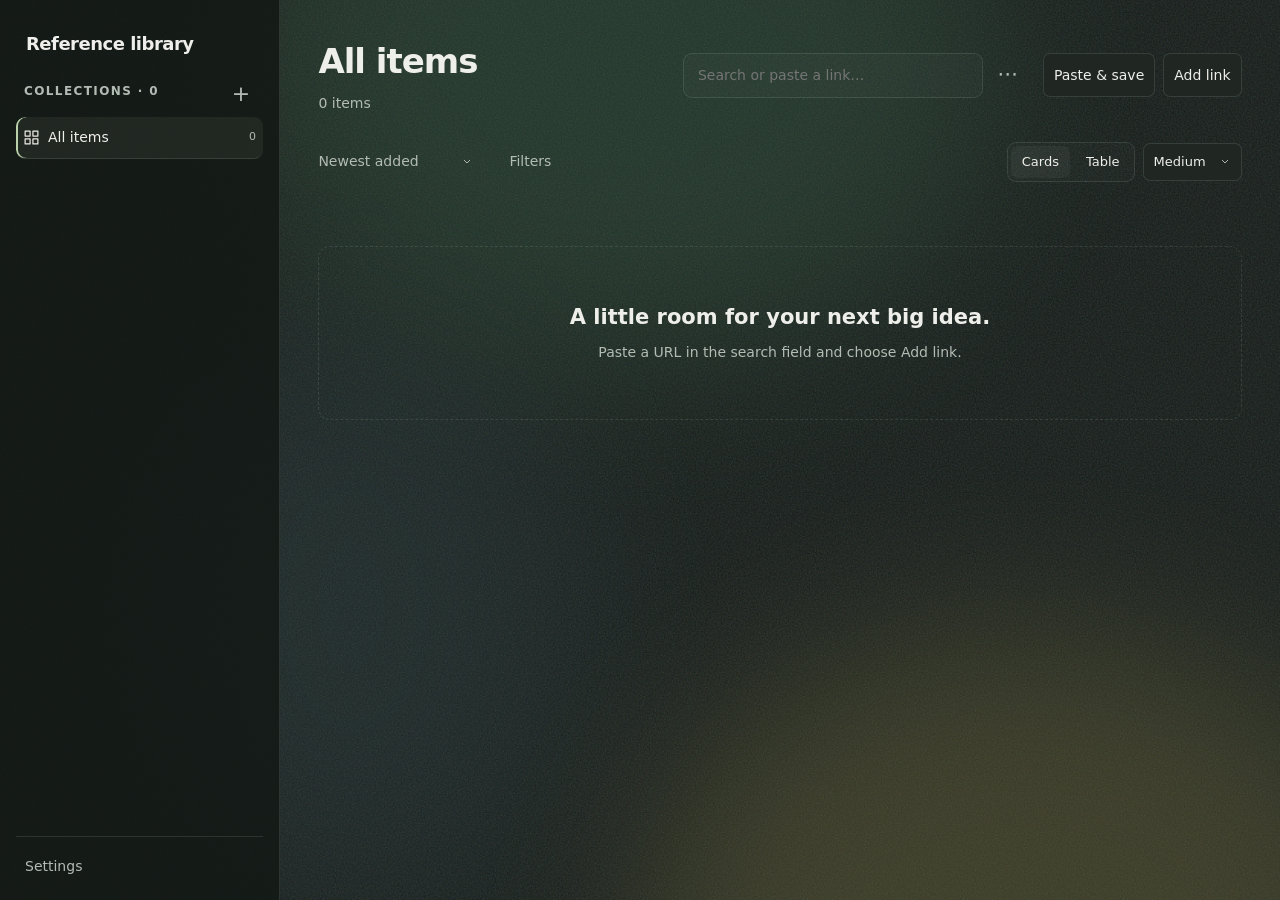
==== commit 5a8952ae: "Remove sidebar tagline and drag hint" ====
--- a/app/index.html
+++ b/app/index.html
@@ -9,8 +9,11 @@
   <meta name="theme-color" content="#1b1b1a">
   <meta name="description" content="Save links and notes in your own Inntake library.">
   <meta name="referrer" content="strict-origin-when-cross-origin">
-  <meta http-equiv="Content-Security-Policy" content="default-src 'self'; connect-src 'self' blob: https://www.youtube.com/oembed https://api.github.com; style-src 'self' 'unsafe-inline'; img-src 'self' data: blob: https:; font-src 'self' data:; frame-src https://www.youtube.com; object-src 'none'; base-uri 'none'; form-action 'none'">
-  <style>#settings-open[data-sync-attention="true"]::after { content: ""; display:inline-block; width:0.45em; height:0.45em; margin-left:0.35em; border-radius:50%; background:var(--accent); }</style>
+  <meta http-equiv="Content-Security-Policy" content="default-src 'self'; connect-src 'self' blob: https://www.youtube.com/oembed https://www.reddit.com/oembed https://api.github.com; style-src 'self' 'unsafe-inline'; img-src 'self' data: blob: https:; font-src 'self' data:; frame-src https://www.youtube.com; object-src 'none'; base-uri 'none'; form-action 'none'">
+  <style>#settings-open[data-sync-attention="true"]::after { content: ""; display:inline-block; width:0.45em; height:0.45em; margin-left:0.35em; border-radius:50%; background:var(--accent); }
+    #github-sync-panel .check { display:flex; align-items:center; gap:10px; min-height:44px; color:var(--ink); cursor:pointer; }
+    #github-sync-panel .check input { appearance:auto; width:20px; height:20px; flex:none; margin:0; padding:0; accent-color:var(--accent); }
+  </style>
   <link rel="icon" href="./icon-192.png">
   <link rel="apple-touch-icon" href="./icon-192.png">
   <link rel="manifest" href="./manifest.webmanifest">
@@ -21,7 +24,7 @@
     main { max-width: 1500px; margin: auto; padding: 36px 28px; }
     header { display: flex; align-items: center; justify-content: space-between; gap: 24px; margin-bottom: 28px; }
     h1 { font-size: 21px; font-weight: 600; margin: 0; letter-spacing: -.5px; }
-    #count { margin: 3px 0 0; color: var(--muted); font-size: 13px; }
+    #count-line { margin: 3px 0 0; color: var(--muted); font-size: 13px; }
     input { width: min(340px, 100%); border: 1px solid var(--line); border-radius: 9px; padding: 11px 14px; font: inherit; background: var(--card); color: var(--ink); }
     :focus-visible { outline: 2px solid var(--ink); outline-offset: 4px; }
     #cards { display: grid; grid-template-columns: repeat(auto-fit, minmax(min(280px, 100%), 1fr)); column-gap: 16px; grid-auto-rows: 1px; align-items: start; }
@@ -207,6 +210,9 @@
     body.still-background > .ambient div { animation: none; }
     @media (prefers-reduced-motion: reduce) { body:not(.motion-explicit) > .ambient div, #theme-preview:not(.motion-explicit) .ambient div { animation: none !important; } }
     .library-layout { position: relative; z-index: 1; display: grid; grid-template-columns: var(--navigation-width, 280px) minmax(0, 1fr); min-height: 100dvh; }
+    #shared-collections { max-height: 18dvh; overflow: auto; }
+    #shared-collections a { display: flex; gap: 8px; align-items: center; color: var(--ink); font-size: 14px; padding: 6px 8px; text-decoration: none; overflow-wrap: anywhere; }
+    #shared-collections a:hover { text-decoration: underline; }
     #library-sidebar { position: sticky; top: 0; height: 100dvh; min-height: 0; display: flex; flex-direction: column; padding: 30px 16px 18px; background: #131915db; border-right: 1px solid var(--line); z-index: 5; }
     .library-brand { display: block; padding: 0 10px 20px; font-size: 18px; font-weight: 650; letter-spacing: -.5px; }
     .library-brand span { display: block; color: var(--muted); font-weight: 400; font-size: 13px; margin-top: 5px; letter-spacing: 0; }
@@ -239,7 +245,11 @@
     main { width: 100%; max-width: 1700px; min-width: 0; padding: 36px clamp(22px, 3vw, 48px); margin: 0 auto; }
     header { align-items: center; margin-bottom: 28px; }
     h1 { font-size: clamp(25px, 2.7vw, 34px); letter-spacing: -1px; }
-    #count { font-size: 14px; margin-top: 6px; }
+    #count-line { font-size: 14px; margin-top: 6px; }
+    #sync-indicator { display:inline-flex; align-items:center; gap:5px; margin-inline-start:12px; font:inherit; font-size:12px; white-space:nowrap; }
+    #sync-indicator[hidden] { display:none; }
+    #sync-indicator::before { content:""; width:6px; height:6px; border-radius:50%; background:currentColor; }
+    #sync-indicator[data-state="synced"]::before { background:var(--accent); }
     .page-heading { min-width: 0; }
     #collection-breadcrumbs { font-size: 13px; margin-bottom: 8px; color: var(--muted); }
     #collection-breadcrumbs:empty { display: none; }
@@ -498,7 +508,7 @@
     body.two-column-navigation main #view-title .collection-icon { margin-top: 0; }
     body.two-column-navigation main .header-actions { grid-column: 2; grid-row: 2; width: 100%; min-width: 0; gap: 8px; }
     body.two-column-navigation main .header-actions input { flex: 1; width: 100%; min-width: 0; padding: 9px 11px; }
-    body.two-column-navigation main #count { grid-column: 1 / -1; grid-row: 3; margin-top: 2px; }
+    body.two-column-navigation main #count-line { grid-column: 1 / -1; grid-row: 3; margin-top: 2px; }
     body.two-column-navigation main .capture-actions { grid-column: 1 / -1; grid-row: 4; margin-top: 6px; }
 
     /* Keep card context together and leave one bottom row for type + actions. */
@@ -819,16 +829,17 @@
   <div class="library-layout">
   <aside id="library-sidebar" aria-label="Library navigation">
     <div id="navigation-divider" role="separator" aria-label="Resize collections sidebar" aria-orientation="vertical" tabindex="0"></div>
-    <a class="library-brand" href="../">Reference library<span>A place for your next idea.</span></a>
+    <a class="library-brand" href="../">Reference library</a>
     <div class="sidebar-heading"><h2 id="collection-list-title">Collections</h2><button id="collection-new" aria-label="New collection" title="New collection">+</button></div>
     <div id="collection-all"></div>
     <nav id="collection-tree" aria-label="Collections and subcollections"></nav>
+    <nav id="shared-collections" aria-label="Shared collections" hidden></nav>
     <div id="remove-drop" data-drop-remove="true" hidden>Remove from this collection<span>Keep the item in your library</span></div>
-    <div class="sidebar-footer"><p title="Option / Alt keeps both memberships. Drop onto All items to remove from the current collection.">Drag cards to organize.</p><button id="settings-open"><svg class="work-glyph" viewBox="0 0 20 20" fill="none" stroke="currentColor" stroke-width="2" shape-rendering="crispEdges" aria-hidden="true"><path d="M3 5h14 M3 10h14 M3 15h14 M7 3v4 M13 8v4 M8 13v4"/></svg>Settings</button></div>
+    <div class="sidebar-footer"><button id="settings-open"><svg class="work-glyph" viewBox="0 0 20 20" fill="none" stroke="currentColor" stroke-width="2" shape-rendering="crispEdges" aria-hidden="true"><path d="M3 5h14 M3 10h14 M3 15h14 M7 3v4 M13 8v4 M8 13v4"/></svg>Settings</button></div>
   </aside>
   <main>
     <header>
-      <div class="page-heading"><nav id="collection-breadcrumbs" aria-label="Collection path"></nav><h1 id="view-title">All items</h1><p id="count" role="status">Loading…</p></div>
+      <div class="page-heading"><nav id="collection-breadcrumbs" aria-label="Collection path"></nav><h1 id="view-title">All items</h1><p id="count-line"><span id="count" role="status">Loading…</span><span id="sync-indicator" role="status" hidden></span></p></div>
       <div class="capture-desk">
       <div class="header-actions"><input id="search" type="search" placeholder="Search or paste a link…" aria-label="Search references or paste a link" autocomplete="off"><div id="current-collection-menu"></div></div>
         <label class="desk-destination">Collection <select id="collection-filter" aria-label="Browse and save to collection"><option value="">All items</option></select></label>
@@ -926,10 +937,10 @@
       <label class="field">Repository<input name="repository" placeholder="owner/repository" autocapitalize="none" spellcheck="false" autocomplete="off"></label>
       <label class="field">Data branch<input name="branch" value="inntake-library" autocapitalize="none" spellcheck="false" autocomplete="off"></label>
       <label class="field">Access token<input name="token" type="password" autocomplete="off" autocapitalize="none" spellcheck="false"></label>
-      <label><input name="remember" type="checkbox"> Remember token on this device</label>
+      <label class="check"><input name="remember" type="checkbox"> Remember token on this device</label>
       <p class="hint">Sync all items in this library. Use a <a href="https://github.com/settings/personal-access-tokens/new" target="_blank" rel="noopener noreferrer">fine-grained token</a> for this repository. Choose Contents read and write to save changes.</p>
       <div class="github-conflicts"></div>
-      <label><input name="automatic" type="checkbox" checked> Sync automatically</label>
+      <label class="check"><input name="automatic" type="checkbox" checked> Sync automatically</label>
       <button type="button" id="github-sync-now">Sync now</button><button type="button" id="github-forget" hidden>Disconnect</button><p class="hint" role="status" aria-live="polite"></p>
     </details>
     <div id="github-mounts"></div>
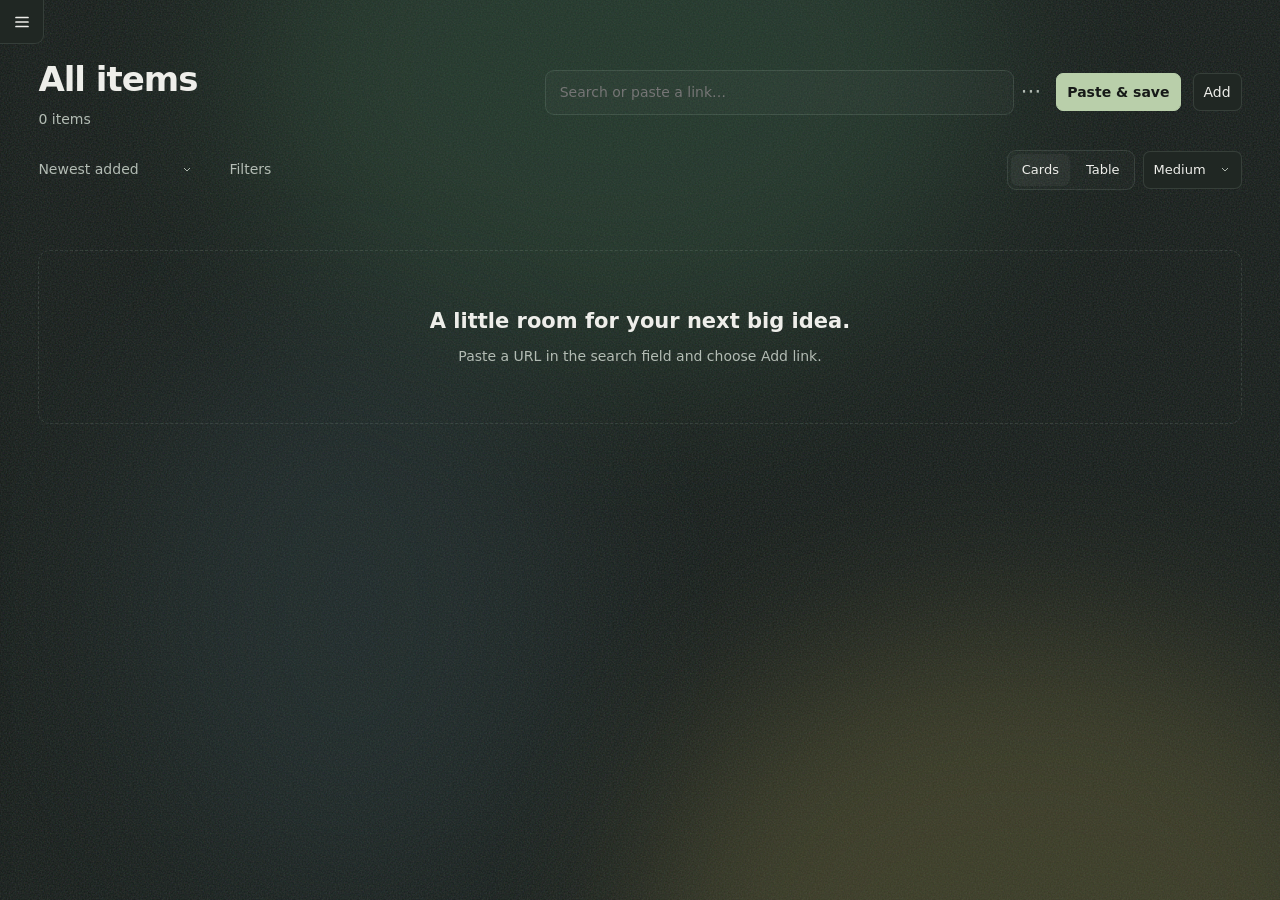
==== commit f0f87a08: "Release library navigation, backups, and capture updates" ====
--- a/app/index.html
+++ b/app/index.html
@@ -22,7 +22,6 @@
     * { box-sizing: border-box; }
     body { margin: 0; background: var(--background); color: var(--ink); font: 15px/1.5 system-ui, sans-serif; }
     main { max-width: 1500px; margin: auto; padding: 36px 28px; }
-    header { display: flex; align-items: center; justify-content: space-between; gap: 24px; margin-bottom: 28px; }
     h1 { font-size: 21px; font-weight: 600; margin: 0; letter-spacing: -.5px; }
     #count-line { margin: 3px 0 0; color: var(--muted); font-size: 13px; }
     input { width: min(340px, 100%); border: 1px solid var(--line); border-radius: 9px; padding: 11px 14px; font: inherit; background: var(--card); color: var(--ink); }
@@ -33,7 +32,7 @@
     .card:hover { border-color: var(--muted); }
     .card:focus-visible { outline-offset: -3px; }
     .source { display: flex; justify-content: space-between; gap: 10px; color: var(--muted); font-size: 11px; margin-bottom: 12px; }
-    .source span:last-child { white-space: nowrap; }
+    .source-label { min-width: 0; overflow: hidden; text-overflow: ellipsis; white-space: nowrap; }
     h2 { margin: 0 0 10px; font-size: 17px; line-height: 1.4; font-weight: 600; overflow-wrap: anywhere; }
     .summary { margin: 0; color: var(--muted); font-size: 13px; }
     .tags { display: flex; flex-wrap: wrap; gap: 5px; margin-top: 16px; }
@@ -42,7 +41,7 @@
     .note { margin: 12px 0 0; padding-left: 12px; border-left: 2px solid var(--line); font-size: 13px; }
     .status { margin: 15px 0 0; color: var(--muted); font-size: 11px; }
     #empty { color: var(--muted); padding: 36px 0; }
-    @media (max-width: 600px) { main { padding: 24px 16px; } header { align-items: stretch; flex-direction: column; gap: 16px; } input { width: 100%; } }
+    @media (max-width: 600px) { main { padding: 24px 16px; } input { width: 100%; } }
     @media (prefers-color-scheme: dark) { :root { --background: #1b1b1a; --card: #242423; --ink: #eeeeea; --muted: #aaa9a2; --line: #3b3b37; } }
     :root { --idea: #dfb52c; --consideration: #d95a55; --question: #508ed1; --todo: #4c9e6c; --resource: #9673c4; --reference: #999d9f; --bookmark: #aaa293; --project-log: #7fa29d; }
     button, select, textarea, .collection-input, #backup-download { font: inherit; color: var(--ink); background: var(--card); border: 1px solid var(--line); border-radius: 7px; padding: 8px 10px; }
@@ -104,7 +103,6 @@
     .check { display: inline-flex; align-items: center; gap: 7px; color: var(--muted); font-size: 12px; }
     .check input { width: 15px; height: 15px; accent-color: #dfb52c; }
     .core-badge { border: 1px solid #dfb52c55; border-radius: 4px; padding: 1px 5px; color: #dfc361; font-size: 10px; margin-left: 5px; }
-    .source span:last-child { overflow: hidden; text-overflow: ellipsis; }
     #empty { margin: 38px 0; padding: 56px 24px; text-align: center; border: 1px dashed var(--line); border-radius: 12px; }
     #empty h2 { color: var(--ink); font-size: 21px; }
     #empty p { max-width: 440px; margin: 10px auto 0; font-size: 14px; }
@@ -132,8 +130,21 @@
     .card-media.playing .inline-video { display: block; min-height: 210px; margin: 0; border-radius: 0; }
     .card-media:fullscreen { display: grid; place-items: center; width: 100vw; height: 100vh; margin: 0; border-radius: 0; }
     .card-media:fullscreen .inline-video { width: 100%; height: 100%; aspect-ratio: auto; }
+    html.video-expanded { overflow: hidden; }
+    #cards .card-media.viewport-player {
+      position: fixed; z-index: 100; inset: 0; box-sizing: border-box;
+      display: grid; grid-template-columns: 1fr auto; grid-template-rows: auto minmax(0,1fr);
+      width: 100%; height: 100vh; height: 100dvh; max-width: none; max-height: none;
+      margin: 0; border: 0; border-radius: 0; background: #000;
+      padding: env(safe-area-inset-top) env(safe-area-inset-right) env(safe-area-inset-bottom) env(safe-area-inset-left);
+    }
+    .viewport-player .inline-video { grid-area: 2 / 1 / 3 / 3; width: 100%; height: 100%; min-height: 0; }
+    .viewport-player .player-stop { display: none; }
+    .viewport-player :is(.player-fullscreen, .media-external) { position: static; margin: 4px; min-width: 44px; min-height: 44px; }
+    .viewport-player .media-external { grid-area: 1 / 1; justify-self: start; }
+    .viewport-player .player-fullscreen { grid-area: 1 / 2; width: auto; padding: 0 12px; font-size: 14px; }
     .source { align-items: center; }
-    .source .external-link { margin-left: auto; }
+    .source .external-link { flex: none; margin-left: auto; }
     .compact-note { display: -webkit-box; -webkit-line-clamp: 3; -webkit-box-orient: vertical; overflow: hidden; max-height: 100px; }
     .summary { display: -webkit-box; -webkit-line-clamp: 4; -webkit-box-orient: vertical; overflow: hidden; }
     .collection-tag { color: #dfdcd0; }
@@ -165,27 +176,26 @@
     body.dragging-card { user-select: none; cursor: grabbing; }
     .card-actions-menu { position: relative; margin-left: auto; }
     .card-actions-menu summary { cursor: pointer; list-style: none; border: 1px solid var(--line); border-radius: 5px; padding: 0 8px; font-size: 18px; }
-    .card-actions-menu > div { position: absolute; right: 0; bottom: 100%; min-width: 170px; background: var(--card); border: 1px solid var(--line); border-radius: 8px; padding: 6px; z-index: 4; box-shadow: 0 5px 18px #0007; }
-    .card-actions-menu button { display: block; width: 100%; text-align: left; border: 0; padding: 8px; background: transparent; font-size: 12px; }
+    .card-actions-menu > div { position: fixed; width: max-content; min-width: min(170px, var(--action-menu-space, calc(100vw - 16px))); max-width: min(260px, var(--action-menu-space, calc(100vw - 16px))); background: var(--card); border: 1px solid var(--line); border-radius: 8px; padding: 6px; z-index: 8; box-shadow: 0 5px 18px #0007; }
+    :is(.card-actions-menu, .collection-menu):not([open]) > div { display: none; }
+    :is(.card-actions-menu, .collection-menu) > div { visibility: hidden; overflow-y: auto; overscroll-behavior: contain; }
+    :is(.card-actions-menu, .collection-menu)[open] > div[data-menu-positioned] { visibility: visible; }
+    .card-actions-menu button { display: block; width: 100%; text-align: left; border: 0; padding: 8px; background: transparent; font-size: 12px; overflow-wrap: anywhere; }
     .card-actions-menu button:hover { background: #ffffff08; }
     .delete-action { color: #ffb4ac; }
     #collection-breadcrumbs { display: flex; gap: 7px; align-items: center; flex-wrap: wrap; font-size: 12px; }
     #collection-breadcrumbs button { border: 0; padding: 3px; background: transparent; font-size: 12px; }
     #collection-dialog, #move-dialog, #settings-dialog, #capture-dialog, #link-playlist-dialog { width: min(440px, calc(100vw - 32px)); background: var(--card); color: var(--ink); border: 1px solid var(--line); border-radius: 14px; padding: 24px; }
     #collection-dialog::backdrop, #move-dialog::backdrop, #settings-dialog::backdrop, #link-playlist-dialog::backdrop { background: #0009; }
+    #settings-dialog { padding-top: 0; }
+    .settings-heading { position: sticky; top: 0; z-index: 1; display: flex; align-items: center; justify-content: space-between; gap: 12px; padding-block: 16px; background: var(--card); }
+    #settings-title { margin: 0; outline: none; }
+    #settings-close { display: grid; place-items: center; flex: 0 0 44px; height: 44px; padding: 0; user-select: none; }
+    #settings-close svg { pointer-events: none; }
     #settings-dialog p { line-height: 1.6; }
     #settings-dialog .hint { font-size: 13px; }
-    #youtube-preview-panel { margin-top: 14px; }
-    #youtube-preview-panel > summary { cursor: pointer; padding: 10px 0; min-height: 44px; }
-    #youtube-preview-form input, #link-playlist-form input { font-size: 16px; }
-    #youtube-preview-form button, #link-playlist-form button { min-height: 44px; }
-    #youtube-preview-form .dialog-footer { margin-top: 10px; }
-    #youtube-preview-status { margin: 8px 0 0; overflow-wrap: anywhere; }
-    #youtube-preview-results { margin-top: 8px; font-size: 14px; overflow-wrap: anywhere; }
-    #youtube-preview-results > p { margin: 4px 0; }
-    #youtube-preview-results summary { cursor: pointer; padding: 5px 0; }
-    #youtube-preview-results ul { margin: 3px 0 8px; padding-left: 20px; }
-    #youtube-preview-results li + li { margin-top: 4px; }
+    #link-playlist-form input { font-size: 16px; }
+    #link-playlist-form button { min-height: 44px; }
     #linked-playlists { display: flex; flex: 0 1 auto; flex-wrap: wrap; gap: 6px; min-width: 0; list-style: none; padding: 0; margin: 0; }
     #linked-playlists li { min-width: 0; max-width: 100%; }
     #linked-playlists summary { display: flex; gap: 6px; width: auto; height: auto; min-height: 44px; padding: 0 9px; border: 1px solid var(--line); border-radius: 8px; color: var(--ink); font-size: 13px; }
@@ -195,10 +205,14 @@
     #linked-playlists .collection-menu-options a:hover { background: #ffffff0a; }
     #backup-download { display: inline-flex; align-items: center; min-height: 44px; }
     #backup-download:hover { border-color: var(--muted); }
+    .settings-sections { display: grid; gap: 12px; margin-top: 16px; }
+    .settings-sections summary { min-height: 44px; padding: 10px 0; align-content: center; font: inherit; color: var(--ink); cursor: pointer; }
+    .settings-sections summary:focus-visible, #settings-report a:focus-visible { outline: 2px solid var(--accent); outline-offset: 2px; }
+    #settings-report a { display: inline-flex; align-items: center; min-height: 44px; color: var(--ink); text-decoration: underline; text-underline-offset: 3px; }
+    #backup-status:empty { margin: 0; }
     .collection-count { font-size: 11px; color: var(--muted); margin-left: 3px; font-variant-numeric: tabular-nums; }
     #edit-collections { display: flex; flex-direction: column; gap: 10px; margin-top: 10px; max-height: 210px; overflow: auto; }
     #entry-collection-label { flex-wrap: wrap; }
-    @media (max-width: 600px) { .header-actions input { flex: 1; width: 100%; } .header-actions { width: 100%; } }
     :root { --accent: #b9cfaa; --glow-a: #345540; --glow-b: #52552c; --glow-c: #343c55; --background: #141b18; --card: #202723; --line: #c5d6ca22; --muted: #b3bcb4; }
     body { font-size: 16px; isolation: isolate; }
     .ambient { position: fixed; inset: 0; z-index: 0; overflow: hidden; pointer-events: none; }
@@ -214,16 +228,21 @@
     #shared-collections a { display: flex; gap: 8px; align-items: center; color: var(--ink); font-size: 14px; padding: 6px 8px; text-decoration: none; overflow-wrap: anywhere; }
     #shared-collections a:hover { text-decoration: underline; }
     #library-sidebar { position: sticky; top: 0; height: 100dvh; min-height: 0; display: flex; flex-direction: column; padding: 30px 16px 18px; background: #131915db; border-right: 1px solid var(--line); z-index: 5; }
-    .library-brand { display: block; padding: 0 10px 20px; font-size: 18px; font-weight: 650; letter-spacing: -.5px; }
+    .sidebar-brand-row { display: flex; align-items: center; min-height: 44px; flex-shrink: 0; margin-inline-start: 36px; }
+    .library-brand { display: block; min-width: 0; overflow: hidden; text-overflow: ellipsis; white-space: nowrap; font-size: 18px; font-weight: 650; letter-spacing: -.5px; }
     .library-brand span { display: block; color: var(--muted); font-weight: 400; font-size: 13px; margin-top: 5px; letter-spacing: 0; }
-    .sidebar-heading { display: flex; align-items: center; justify-content: space-between; padding: 0 8px 12px; }
+    .sidebar-heading { display: flex; align-items: center; justify-content: space-between; padding: 0 8px 4px; }
     .sidebar-heading h2 { font-size: 12px; text-transform: uppercase; letter-spacing: 1.4px; color: var(--muted); margin: 0; }
-    #collection-new { border: 0; background: transparent; width: 28px; height: 28px; padding: 0; font-size: 22px; color: var(--muted); }
+    #collection-new { display: grid; place-items: center; flex: 0 0 44px; width: 44px; height: 44px; border: 0; padding: 0; background: transparent; color: var(--muted); }
     #collection-tree { position: static; min-width: 0; max-width: none; max-height: none; flex: 1; overflow: auto; scrollbar-width: thin; border: 0; box-shadow: none; border-radius: 0; padding: 0 2px; background: transparent; }
     #collection-tree ul { padding: 0; margin: 0; list-style: none; }
     #collection-tree ul ul { padding-left: 5px; margin-left: 7px; border-left: 1px solid var(--line); }
     .collection-row { display: flex; align-items: center; border-radius: 9px; position: relative; margin-bottom: 3px; min-width: 0; }
-    .collection-row.selected { background: #d7ebce10; box-shadow: inset 2px 0 var(--accent); }
+    .collection-row.selected { background: #d7ebce10; }
+    .collection-row.selected > .collection-chip::before {
+      content: ''; position: absolute; inset-block: 6px; inset-inline-start: 1px;
+      inline-size: 3px; border-radius: 999px; background: var(--accent); pointer-events: none;
+    }
     .all-items-row { flex-shrink: 0; border-bottom: 1px solid var(--line); margin-bottom: 7px; }
     #collection-tree .collection-row > .collection-chip { display: flex; align-items: center; text-align: left; min-width: 0; flex: 1; padding: 9px 5px; font-size: 14px; line-height: 1.35; border: 0; border-radius: 8px; background: transparent; gap: 9px; white-space: normal; }
     #collection-tree .collection-row > .collection-chip:hover { background: #ffffff06; }
@@ -236,14 +255,15 @@
     summary::-webkit-details-marker { display: none; }
     .collection-row .collection-menu summary { opacity: 0; }
     .collection-row:hover .collection-menu summary, .collection-row:focus-within .collection-menu summary, .collection-menu[open] summary { opacity: 1; }
-    .collection-menu > .collection-menu-options { position: fixed; z-index: 30; width: 210px; padding: 6px; background: var(--card); border: 1px solid var(--line); border-radius: 12px; box-shadow: 0 12px 35px #0008; }
+    .collection-menu > .collection-menu-options { position: fixed; z-index: 30; width: 210px; max-width: var(--action-menu-space, calc(100vw - 16px)); padding: 6px; background: var(--card); border: 1px solid var(--line); border-radius: 12px; box-shadow: 0 12px 35px #0008; }
     #collection-tree .collection-menu-options button, .collection-menu-options button { display: block; width: 100%; border: 0; background: transparent; padding: 10px; border-radius: 6px; font-size: 14px; text-align: left; }
     .collection-menu-options button:hover { background: #ffffff0a; }
     .sidebar-footer { padding: 14px 9px 0; border-top: 1px solid var(--line); margin-top: 16px; }
     .sidebar-footer p { font-size: 12px; color: var(--muted); line-height: 1.7; margin: 0 0 14px; }
     .sidebar-footer button { border: 0; padding: 5px 0; background: transparent; font-size: 14px; color: var(--muted); }
+    #settings-open { display: inline-flex; align-items: center; gap: 6px; }
+    #settings-open .settings-glyph { display: block; flex: none; width: 16px; height: 16px; }
     main { width: 100%; max-width: 1700px; min-width: 0; padding: 36px clamp(22px, 3vw, 48px); margin: 0 auto; }
-    header { align-items: center; margin-bottom: 28px; }
     h1 { font-size: clamp(25px, 2.7vw, 34px); letter-spacing: -1px; }
     #count-line { font-size: 14px; margin-top: 6px; }
     #sync-indicator { display:inline-flex; align-items:center; gap:5px; margin-inline-start:12px; font:inherit; font-size:12px; white-space:nowrap; }
@@ -258,7 +278,7 @@
     #view-title .collection-icon { width: 26px; height: 26px; }
     .header-actions { gap: 14px; }
     .header-actions input { background: #ffffff05; width: min(300px, 24vw); font-size: 14px; padding: 11px 14px; }
-    .toolbar { margin-bottom: 26px; }
+    .toolbar { gap: 6px 14px; margin-bottom: 22px; }
     .browse-controls { gap: 14px; }
     .browse-controls > select { border: 0; background-color: transparent; padding-left: 0; font-size: 14px; color: var(--muted); }
     select:not(.impact-score) { appearance: none; padding-right: 30px; background-image: url("data:image/svg+xml,%3Csvg xmlns='http://www.w3.org/2000/svg' width='12' height='12' fill='none' stroke='%23aeb6ae'%3E%3Cpath d='m3 4 3 3 3-3'/%3E%3C/svg%3E"); background-repeat: no-repeat; background-position: right 10px center; }
@@ -292,20 +312,24 @@
     body.dragging-card .collection-row { outline: 1px dashed #b8c9af55; outline-offset: -1px; }
     body.dragging-card #collection-tree button { border: 0; }
     .drop-target { outline: 2px solid var(--accent) !important; background: #d4e2ce15 !important; }
-    #drag-feedback { position: fixed; z-index: 40; pointer-events: none; max-width: 270px; padding: 10px 14px; border: 1px solid var(--accent); background: var(--card); border-radius: 10px; box-shadow: 0 8px 30px #0008; font-size: 13px; }
+    #drag-feedback { position: fixed; top: 0; left: 0; z-index: 40; pointer-events: none; width: max-content; max-width: min(260px, 68vw); padding: 8px 12px; border: 1px solid var(--accent); background: var(--card); color: var(--ink); border-radius: 9px; box-shadow: 0 6px 16px #0006; font-size: 13px; }
+    #drag-feedback:not([hidden]) { display: flex; align-items: center; gap: 8px; }
+    #drag-feedback > img { flex: none; width: 34px; height: 34px; margin: 0; object-fit: cover; border-radius: 4px; }
+    #drag-feedback .drag-caption { min-width: 0; }
+    #drag-feedback :is(strong,small) { display: block; overflow: hidden; text-overflow: ellipsis; white-space: nowrap; }
+    #drag-feedback small { color: var(--muted); }
     #action-status { position: fixed; bottom: max(16px, env(safe-area-inset-bottom)); left: 50%; transform: translateX(-50%); z-index: 20; background: var(--card); color: var(--ink); padding: 12px 16px; border: 1px solid var(--line); border-radius: 12px; box-shadow: 0 6px 30px #0007; width: max-content; max-width: calc(100vw - 30px); overflow-wrap: anywhere; }
     #theme-preview { height: 70px; border: 1px solid var(--line); border-radius: 12px; margin-top: 18px; }
     dialog .field, dialog .check, #editor .field { font-size: 14px; }
     dialog { max-height: 90dvh; overflow: auto; }
-    @media (max-width: 1050px) { .library-layout { grid-template-columns: var(--navigation-width, 280px) minmax(0, 1fr); } header { align-items: flex-start; flex-direction: column; gap: 18px; } .header-actions { width: 100%; } .header-actions input { width: 100%; flex: 1; } }
-    @media (max-width: 700px) { .library-layout { display: block; } #library-sidebar { position: relative; height: auto; max-height: 48dvh; padding: 20px 16px 12px; border-right: 0; border-bottom: 1px solid var(--line); } .library-brand { padding-bottom: 16px; } .sidebar-heading { padding-bottom: 6px; } #collection-tree { flex: auto; overflow-y: auto; min-height: 90px; } .sidebar-footer { display: flex; align-items: center; justify-content: space-between; margin-top: 8px; padding-top: 8px; } .sidebar-footer p { margin: 0; font-size: 11px; } main { padding: 26px 18px; } .collection-row .collection-menu summary { opacity: 1; } .ambient div { width: 110vw; } }
+    @media (max-width: 700px) { .library-layout { display: block; } #library-sidebar { position: relative; height: auto; max-height: 48dvh; padding: 20px 16px 12px; border-right: 0; border-bottom: 1px solid var(--line); } .sidebar-heading { padding-bottom: 6px; } #collection-tree { flex: auto; overflow-y: auto; min-height: 90px; } .sidebar-footer { display: flex; align-items: center; justify-content: space-between; margin-top: 8px; padding-top: 8px; } .sidebar-footer p { margin: 0; font-size: 11px; } main { padding: 26px 18px; } .collection-row .collection-menu summary { opacity: 1; } .ambient div { width: 110vw; } }
 
     #collection-all { flex-shrink: 0; }
     #collection-all .collection-chip { display: flex; align-items: center; width: 100%; border: 0; background: transparent; padding: 10px 7px; text-align: left; font-size: 14px; }
     .collection-row > .collection-menu { width: 22px; }
     .collection-row { cursor: grab; touch-action: pan-y; }
     body.dragging-collection { user-select: none; cursor: grabbing; }
-    .collection-row.drag-source { opacity: .45; }
+    :is(.card,.collection-row).drag-source { opacity: .38; }
     .collection-row.folder-inside { outline: 2px solid var(--accent); background: #ffffff0c; }
     .collection-row.folder-before::before, .collection-row.folder-after::after { content: ''; position: absolute; height: 3px; left: 0; right: 0; background: var(--accent); border-radius: 2px; z-index: 4; }
     .collection-row.folder-before::before { top: -2px; } .collection-row.folder-after::after { bottom: -2px; }
@@ -340,7 +364,7 @@
     #motion-note { font-size: 12px; }
     @media (max-width: 700px) {
       #library-sidebar { max-height: 38dvh; padding: 12px 12px 7px; }
-      .library-brand { font-size: 17px; padding: 0 5px 8px; } .library-brand span { display: none; }
+      .library-brand { font-size: 17px; } .library-brand span { display: none; }
       .sidebar-heading { padding: 0 5px 5px; }
       #collection-all { position: absolute; right: 45px; top: 9px; max-width: 145px; }
       #collection-all .collection-row { border: 0; margin: 0; }
@@ -350,9 +374,7 @@
       #collection-tree ul ul { margin-left: 5px; padding-left: 5px; }
       .sidebar-footer { margin-top: 4px; padding: 3px 5px 0; }
       .sidebar-footer p { font-size: 11px; } .sidebar-footer button { padding: 2px; font-size: 12px; }
-      main { padding: 20px 12px; } header { gap: 12px; margin-bottom: 14px; }
-      .toolbar { margin-bottom: 16px; gap: 8px; } .browse-controls { gap: 4px; }
-      .view-controls { gap: 4px; } .view-switch button { padding: 6px 8px; }
+      main { padding: 20px 12px; }
       body[data-card-size="compact"] #cards { grid-template-columns: repeat(auto-fill, minmax(min(150px, 100%), 1fr)); column-gap: 10px; }
       .ambient div { width: 120vw; }
     }
@@ -375,27 +397,37 @@
     .collection-row.has-children > .collection-chip { padding-top: 7px !important; padding-bottom: 7px !important; }
     .collection-row.has-children .collection-icon { color: var(--accent); }
     #collection-tree .collection-row > .collection-chip { gap: 7px; }
-    main.narrow-content header { flex-direction: column; align-items: stretch; gap: 14px; }
-    main.narrow-content .header-actions { width: 100%; min-width: 0; }
-    main.narrow-content .header-actions input { width: 100%; min-width: 0; flex: 1; }
-    main.narrow-content .page-heading { width: 100%; }
-    main.narrow-content #view-title { font-size: clamp(23px, 3vw, 30px); }
-    #view-title { align-items: start; }
-    #view-title .collection-icon { margin-top: .2em; }
-    .view-name { min-width: 0; overflow-wrap: break-word; word-break: normal; }
-    .page-heading { flex: 1; } .header-actions { min-width: 0; }
-    .capture-actions { display: flex; flex-wrap: wrap; align-items: center; gap: 8px; min-width: 0; }
-    .capture-actions button { min-height: 44px; font-size: 14px; white-space: nowrap; }
+    .view-name { min-width: 0; }
+    .capture-actions, .capture-buttons { display: flex; flex-wrap: wrap; align-items: center; gap: 8px; min-width: 0; }
+    .capture-buttons > button {
+      position: relative; isolation: isolate; min-height: 44px; padding: 6px 11px; border: 0;
+      background: transparent; font-size: 14px; white-space: nowrap;
+    }
+    /* The visible face is shorter while the native control keeps its touch target. */
+    .capture-buttons > button::before {
+      content: ''; position: absolute; inset: 3px 0; z-index: -1; pointer-events: none;
+      border: 1px solid var(--capture-border, var(--line)); border-radius: inherit;
+      background: var(--capture-face, var(--card)); box-shadow: var(--capture-shadow, none);
+    }
+    .capture-buttons > button:hover:not(:disabled)::before { border-color: var(--muted); }
+    #capture-dialog::backdrop { background: rgb(0 0 0 / .5); }
     #capture-form fieldset { border: 0; margin: 0; padding: 0; min-width: 0; }
     #capture-form details { margin-top: 16px; }
     #capture-form summary { cursor: pointer; }
     #capture-form :is(button, input, select, summary), #capture-close { min-height: 44px; }
     #capture-form summary { align-content: center; }
     #capture-form :is(input, select, textarea) { font-size: 16px; }
-    #capture-status { margin: 0; }
+    #capture-form .dialog-footer { justify-content: flex-end; }
+    #capture-status { flex: 1 1 140px; margin: 0; }
+    #capture-status:empty { flex: 0; }
+    #capture-collection-button, #capture-collection-value { display: flex; align-items: center; gap: 8px; min-width: 0; }
+    #capture-collection-button { width: 100%; justify-content: space-between; }
+    #capture-collection-options { display: grid; max-height: min(220px, 32dvh); overflow: auto; overscroll-behavior: contain; margin-top: 4px; padding: 4px; border: 1px solid var(--line); border-radius: 7px; background: var(--card); }
+    #capture-collection-options [role="option"] { display: flex; align-items: center; gap: 8px; min-width: 0; text-align: start; border-color: transparent; }
+    #capture-collection-options [aria-selected="true"] { border-color: var(--accent); }
+    #capture-collection-options [role="option"]:focus-visible { outline-offset: -2px; }
+    .capture-choice-name { min-width: 0; overflow: hidden; text-overflow: ellipsis; white-space: nowrap; }
     @media (max-width: 700px) {
-      #linked-playlists { flex: 1 1 66px; }
-      .header-actions input { min-width: 0; }
       #capture-dialog { position: fixed; inset: 12px auto auto 50%; translate: -50%; margin: 0; padding: 16px; max-height: min(90dvh, calc(var(--capture-viewport-height, 100dvh) - 24px)); }
     }
     #editor { padding: 22px; overscroll-behavior: contain; }
@@ -440,7 +472,6 @@
 
 body.compact-navigation .library-layout { display: block; }
 body.compact-navigation #library-sidebar { position: relative; height: auto; max-height: 48dvh; padding: 20px 16px 12px; border-right: 0; border-bottom: 1px solid var(--line); }
-body.compact-navigation .library-brand { padding-bottom: 16px; }
 body.compact-navigation .sidebar-heading { padding-bottom: 6px; }
 body.compact-navigation #collection-tree { flex: auto; overflow-y: auto; min-height: 90px; }
 body.compact-navigation .sidebar-footer { display: flex; align-items: center; justify-content: space-between; margin-top: 8px; padding-top: 8px; }
@@ -448,10 +479,10 @@
 body.compact-navigation main { padding: 26px 18px; }
 body.compact-navigation .collection-row .collection-menu summary { opacity: 1; }
 body.compact-navigation .ambient div { width: 110vw; }
-body.compact-navigation #library-sidebar { max-height: 38dvh; padding: 12px 12px 7px; }
-body.compact-navigation .library-brand { font-size: 17px; padding: 0 5px 8px; }
+body.compact-navigation #library-sidebar { max-height: 50dvh; padding: 12px 12px 7px; }
+body.compact-navigation .library-brand { font-size: 17px; }
 body.compact-navigation .library-brand span { display: none; }
-body.compact-navigation .sidebar-heading { padding: 0 5px 5px; }
+body.compact-navigation .sidebar-heading { padding: 0 5px; }
 body.compact-navigation #collection-all { position: absolute; right: 45px; top: 9px; max-width: 145px; }
 body.compact-navigation #collection-all .collection-row { border: 0; margin: 0; }
 body.compact-navigation #collection-all .collection-chip { padding: 5px 8px; gap: 7px; }
@@ -462,21 +493,30 @@
 body.compact-navigation .sidebar-footer p { font-size: 11px; }
 body.compact-navigation .sidebar-footer button { padding: 2px; font-size: 12px; }
 body.compact-navigation main { padding: 20px 12px; }
-body.compact-navigation header { gap: 12px; margin-bottom: 14px; }
-body.compact-navigation .toolbar { margin-bottom: 16px; gap: 8px; }
-body.compact-navigation .browse-controls { gap: 4px; }
-body.compact-navigation .view-controls { gap: 4px; }
-body.compact-navigation .view-switch button { padding: 6px 8px; }
 body.compact-navigation[data-card-size="compact"] #cards { grid-template-columns: repeat(auto-fill, minmax(min(150px, 100%), 1fr)); column-gap: 10px; }
 body.compact-navigation .ambient div { width: 120vw; }
 
     body.compact-navigation #navigation-divider { display: none; }
 
     #collection-tree { display: grid; grid-template-columns: repeat(var(--navigation-columns, 1), minmax(0, 1fr)); grid-template-rows: minmax(0, 1fr); gap: 12px; overflow: hidden; }
-    .collection-column { min-width: 0; min-height: 0; overflow-y: auto; overflow-x: hidden; overscroll-behavior-y: contain; scrollbar-width: thin; padding: 0 2px; }
-    .collection-column + .collection-column { border-left: 1px solid var(--line); padding-left: 10px; }
+    .collection-column {
+      --collection-scroll-thumb: color-mix(in srgb, var(--muted) 62%, transparent);
+      min-width: 0; min-height: 0; overflow-y: auto; overflow-x: hidden; overscroll-behavior-y: contain;
+      scrollbar-width: thin; scrollbar-color: var(--collection-scroll-thumb) transparent; padding-inline: 2px 8px;
+    }
+    @supports selector(::-webkit-scrollbar) {
+      .collection-column { scrollbar-width: auto; scrollbar-color: auto; }
+      .collection-column::-webkit-scrollbar { width: 4px; }
+      .collection-column::-webkit-scrollbar-track { background: transparent; }
+      .collection-column::-webkit-scrollbar-thumb { background: var(--collection-scroll-thumb); border-radius: 999px; }
+      .collection-column::-webkit-scrollbar-thumb:hover { background: var(--muted); }
+    }
+    .collection-column + .collection-column { border-left: 1px solid var(--line); padding-inline-start: 10px; }
     .collection-column > ul { display: block; }
-    body.compact-navigation #collection-tree { flex: 1 1 auto; height: clamp(110px, 22dvh, 240px); min-height: 90px; overflow: hidden; }
+    /* Put the desktop scroll lane in the sidebar inset so the row counts line up with All items. */
+    body:not(.compact-navigation, .landscape-navigation) #collection-tree { margin-inline-end: -12px; }
+    body:not(.compact-navigation, .landscape-navigation) .collection-column { scrollbar-gutter: stable; }
+    body.compact-navigation #collection-tree { flex: 1 1 auto; height: clamp(155px, 35dvh, 350px); min-height: 90px; overflow: hidden; }
     #collection-tree .collection-row { transition: background .12s; }
     #collection-tree .collection-row:hover, #collection-tree .collection-row:focus-within { background: #d7ebce0c; }
     #collection-tree .collection-row.selected { background: #d7ebce10; }
@@ -496,20 +536,20 @@
     #icon-more { font-size: 13px; width: 100%; }
     .icon-credit { font-size: 12px; } .icon-credit a { text-decoration: underline; }
     #icon-results { font-size: 12px; }
-    @media (hover: none) { #collection-tree .collection-menu summary { opacity: 1; } #collection-tree .collection-count { margin-right: 27px; opacity: 1 !important; } }
+    @media (hover: none) {
+      #collection-tree .collection-menu summary { opacity: 1; }
+      #collection-tree .collection-count { margin-inline-end: 27px; opacity: 1 !important; }
+      body:not(.compact-navigation, .landscape-navigation) #collection-all .collection-count { margin-inline-end: 27px; }
+    }
+    body.compact-navigation #collection-tree .collection-row > .collection-chip { min-height: 38px; padding-inline: 5px 2px; gap: 5px; }
+    body.compact-navigation #collection-tree .collection-spacer { display: none; }
+    body.compact-navigation #collection-tree .collection-toggle { flex-basis: 15px; width: 15px; height: 38px; }
+    body.compact-navigation #collection-tree .collection-row > .collection-menu { position: relative; inset: auto; flex: 0 0 22px; width: 22px; }
+    body.compact-navigation #collection-tree .collection-menu summary { height: 38px; width: 22px; opacity: 1; }
+    body.compact-navigation #collection-tree .collection-count { margin-inline-end: 0; min-width: auto; opacity: 1 !important; }
+    body.compact-navigation #collection-tree .collection-children { font-size: 11px; overflow: hidden; white-space: nowrap; text-overflow: ellipsis; }
     @media (prefers-reduced-motion: reduce) { #collection-tree .collection-row, #collection-tree .collection-menu summary, #collection-tree .collection-count { transition: none; } }
 
-
-    /* Keep title and search together only in the two-column collection browser. */
-    body.two-column-navigation main header { display: grid; grid-template-columns: minmax(0, 1fr) minmax(150px, 44%); grid-template-rows: auto auto auto; column-gap: 16px; row-gap: 4px; align-items: center; }
-    body.two-column-navigation main .page-heading { display: contents; }
-    body.two-column-navigation main #collection-breadcrumbs { grid-column: 1 / -1; grid-row: 1; margin-bottom: 4px; }
-    body.two-column-navigation main #view-title { grid-column: 1; grid-row: 2; min-width: 0; align-items: center; }
-    body.two-column-navigation main #view-title .collection-icon { margin-top: 0; }
-    body.two-column-navigation main .header-actions { grid-column: 2; grid-row: 2; width: 100%; min-width: 0; gap: 8px; }
-    body.two-column-navigation main .header-actions input { flex: 1; width: 100%; min-width: 0; padding: 9px 11px; }
-    body.two-column-navigation main #count-line { grid-column: 1 / -1; grid-row: 3; margin-top: 2px; }
-    body.two-column-navigation main .capture-actions { grid-column: 1 / -1; grid-row: 4; margin-top: 6px; }
 
     /* Keep card context together and leave one bottom row for type + actions. */
     .card-footer { flex-wrap: nowrap; align-items: flex-end; clear: both; }
@@ -540,7 +580,8 @@
 
     body.landscape-navigation .library-layout { display: grid; grid-template-columns: clamp(156px, 26vw, 224px) minmax(0, 1fr); }
     body.landscape-navigation #library-sidebar { position: sticky; top: 0; height: 100dvh; max-height: none; padding: 10px 0 8px; border-right: 1px solid var(--line); border-bottom: 0; }
-    body.landscape-navigation .library-brand { padding: 0 10px 5px; font-size: 16px; }
+    body.landscape-navigation .sidebar-brand-row { margin-inline-start: 52px; margin-inline-end: 8px; }
+    body.landscape-navigation .library-brand { font-size: 16px; }
     body.landscape-navigation .library-brand span { display: none; }
     body.landscape-navigation .sidebar-heading { padding: 0 9px 5px; }
     body.landscape-navigation #collection-all { position: static; max-width: none; margin-inline: 7px; }
@@ -555,17 +596,9 @@
       html { overflow-x: clip; -webkit-text-size-adjust: 100%; }
       #search, .field input:not([type="checkbox"]), .field textarea { font-size: 16px; }
       body.compact-navigation #collection-tree { margin-inline: -12px; }
-      #collection-tree, .collection-column { padding-inline: 0; scrollbar-width: none; }
-      #collection-tree::-webkit-scrollbar, .collection-column::-webkit-scrollbar { display: none; }
-      .collection-column + .collection-column { padding-left: 5px; }
-      .toolbar { gap: 5px; flex-wrap: nowrap; }
-      .browse-controls, .view-controls { display: contents; }
-      #sort-by { flex: 1 1 96px; min-width: 0; max-width: 130px; font-size: 12px; }
-      #card-size { flex: 0 1 83px; min-width: 0; font-size: 12px; }
-      #sort-by, #card-size { padding: 7px 18px 7px 5px; background-position: right 4px center; }
-      .browse-options > summary { padding-inline: 4px; font-size: 12px; white-space: nowrap; }
-      .view-switch { gap: 0; flex: 0 0 auto; padding: 2px; }
-      .view-switch button { padding: 6px 5px; font-size: 12px; }
+      #collection-tree { padding-inline: 0; }
+      .collection-column { padding-inline-start: 0; }
+      .collection-column + .collection-column { padding-inline-start: 5px; }
       #table-wrap { overflow: visible; }
       #table-wrap :is(table, tbody, tr, td) { display: block; min-width: 0; max-width: none; }
       #table-wrap thead { position: absolute; width: 1px; height: 1px; overflow: hidden; clip-path: inset(50%); }
@@ -637,7 +670,6 @@
       --mantel:url([data-uri]);
       --keepsakes:url([data-uri]);
     }
-    .capture-desk { display:contents; }
     .desk-destination, .work-glyph { display:none; }
     /* The picker uses real radio controls so arrow keys and screen readers work. */
     .style-picker { border:0; margin:12px 0 20px; padding:0; min-width:0; }
@@ -669,23 +701,19 @@
     :root[data-library-style="simple"] {
       --ink:#f0eed8; --muted:#bdc8b0; --line:#55644f; --display:'Inn Pixel',ui-monospace,monospace;
       --pattern:radial-gradient(ellipse at 86% 9%,#a5945c18,transparent 38%),repeating-linear-gradient(124deg,transparent 0 95px,#9baa6410 96px 111px,transparent 114px 198px);
-      & .library-layout main header { display:flex; flex-direction:column; align-items:stretch; gap:14px; }
-      & body .library-layout main .page-heading { display:block; width:auto; }
-      & #view-title { font-size:clamp(36px,4vw,60px); line-height:1; font-weight:400; letter-spacing:0; }
+      & #view-title { font-size:clamp(30px,3.3vw,46px); line-height:1; font-weight:400; letter-spacing:0; }
       & .library-brand { color:var(--ink); font:normal 28px/.98 var(--display); }
       & .library-brand span { font:12px/1.4 system-ui,sans-serif; }
-      & .capture-desk { display:grid; grid-template-columns:minmax(0,1fr) auto; gap:8px 16px; padding:14px 16px 12px; border:1px solid #758369; border-radius:6px; background:color-mix(in srgb,var(--card) 86%,transparent); box-shadow:0 3px #121e17; }
-      & body .library-layout .capture-desk .header-actions { grid-column:1/-1; grid-row:auto; width:100%; }
+      & .library-header .header-actions { padding-inline:8px; border:1px solid var(--line); border-radius:6px; background:var(--card); }
       & .capture-desk #search { width:100%; min-width:0; flex:1; padding:10px 0; font:24px/1.2 var(--display); letter-spacing:.25px; border:0; background:transparent; }
       & #search::placeholder { color:#d8dfc6; opacity:.86; }
       & .desk-destination { display:flex; align-items:center; gap:8px; color:var(--muted); font-size:13px; min-width:0; }
       & .desk-destination select { min-width:0; max-width:100%; border:0; background-color:#ffffff08; color:var(--ink); }
       & .capture-desk:has(#trash-back:not([hidden])) .desk-destination { display:none; }
-      & body .library-layout .capture-actions { grid-column:2; grid-row:auto; margin:0; }
-      & #capture-paste { background:#edb27e; border:1px solid #eba06a; color:#202a22; box-shadow:0 2px #925d3f; }
-      & #capture-open { border-color:transparent; background:transparent; }
+      & #capture-paste { --capture-shadow:0 2px #925d3f; }
+      & #capture-open { --capture-border:transparent; --capture-face:transparent; }
       & #library-sidebar { background-color:#1b2821; background-image:radial-gradient(#dcddb514 1px,transparent 1px); background-size:9px 9px; }
-      & #library-sidebar .collection-row.selected { background:#d8e4ae18; box-shadow:inset 0 -2px #dcac79; }
+      & #library-sidebar .collection-row.selected { background:#d8e4ae18; }
       & .collection-count { color:#d5dab8; }
       & .card { --card:color-mix(in srgb,#f5f0d5 92%,var(--glow-b)); --ink:#26372e; --muted:#48594a; --line:#a4ad8f; --accent:#376653;
         color:var(--ink); color-scheme:light; border:0; border-top:4px solid #9daf86; border-radius:1px 1px 5px 1px; background:var(--card); box-shadow:1px 3px #a1ac8c,2px 5px #13201885; }
@@ -698,7 +726,7 @@
       & #table-wrap th { background:#dfe3c5; color:#2f4534; border-bottom:3px solid #98aa84; }
       & #table-wrap tbody tr:nth-child(even) { background:#cdd5ac08; }
       & .sidebar-heading h2, & .toolbar { border-bottom:1px dashed var(--line); }
-      & .toolbar { padding-bottom:8px; }
+      & .toolbar { padding-bottom:6px; }
       & #empty { border:1px dashed #7c886c; border-radius:1px; background:#d9e3b506; }
     }
     /* The mantel uses real shelf sprites. Each book carries its reference type on its spine. */
@@ -710,18 +738,13 @@
       & .library-brand { color:#f4d198; font:32px/1 var(--display); }
       & .library-brand span { font:12px/1.4 system-ui,sans-serif; }
       & #collection-tree .collection-row, & .all-items-row { margin-bottom:4px; background:linear-gradient(#59412e,#483023); border:1px solid #6a4c34; border-radius:2px; box-shadow:inset 0 1px #94714966,0 2px #281a14; }
-      & #library-sidebar .collection-row.selected { background:linear-gradient(#715238,#59402d); box-shadow:inset 3px 0 #e0b475,0 2px #281a14; }
+      & #library-sidebar .collection-row.selected { background:linear-gradient(#715238,#59402d); box-shadow:0 2px #281a14; }
       & .collection-count { padding:0 4px; color:#e8c999; border:1px solid #8c6d45; border-radius:2px; font-family:Georgia,serif; }
-      & .library-layout main header { display:grid; grid-template-columns:minmax(0,1fr) auto; gap:12px; }
-      & body .library-layout main .page-heading { display:grid; align-content:center; grid-column:1/-1; grid-row:auto; position:relative; isolation:isolate; min-height:100px; padding:12px 37% 12px 18px; width:auto;
-        border:1px solid #624a33; border-bottom:5px ridge #95704a; background:linear-gradient(115deg,#6f503726,transparent 70%),var(--wood); box-shadow:0 3px 0 #211714; }
-      & body .library-layout main .page-heading > * { grid-column:1; grid-row:auto; }
-      & .page-heading::after { content:""; position:absolute; z-index:-1; inset:0 0 0 auto; width:36%; background:var(--mantel) right bottom / contain no-repeat; image-rendering:pixelated; pointer-events:none; }
+      & .page-heading { position:relative; isolation:isolate; padding:7px 10px; border:1px solid #624a33; border-bottom:4px ridge #95704a;
+        background:linear-gradient(115deg,#6f503726,transparent 70%),var(--wood); box-shadow:0 2px 0 #211714; }
+      & .page-heading::after { content:""; position:absolute; z-index:-1; inset:0 7px 0 auto; width:min(36%,96px); opacity:.25; background:var(--mantel) right bottom / contain no-repeat; image-rendering:pixelated; pointer-events:none; }
       & #view-title { font:clamp(32px,3.3vw,50px)/1 var(--display); color:#ffe1aa; }
-      & body .library-layout main .header-actions { grid-column:1; grid-row:auto; width:auto; }
-      & .header-actions input { width:100%; min-width:0; }
-      & body .library-layout main .capture-actions { grid-column:2; grid-row:auto; margin:0; }
-      & #capture-paste { color:#312117; background:linear-gradient(#e7c08c,#ce9e66); border-color:#a97542; box-shadow:inset 0 1px #fae1b7,0 2px #342219; }
+      & #capture-paste { --capture-shadow:inset 0 1px #fae1b7,0 2px #342219; }
       & .card { --card:#e9d7ae; --ink:#372d20; --muted:#5d513a; --line:#b6a177; --accent:#755025; --binding:#68513e;
         color:var(--ink); color-scheme:light; border:1px solid #b79b71; border-left:9px solid var(--binding); border-radius:2px 5px 4px 2px;
         background:linear-gradient(90deg,#ad916944,transparent 15px),linear-gradient(110deg,#f3e4bf 0%,var(--card) 72%,#dac59a);
@@ -743,14 +766,14 @@
       & #table-wrap { background:#2e251d; border:2px solid #674c32; }
       & #table-wrap th { background:var(--wood); font:20px/1.1 var(--display); color:#ecd3a8; }
       & #table-wrap td { border-inline-end:1px solid #ead49a12; border-bottom:1px solid #a88c593b; }
-      & .toolbar { padding-block:7px; border-block:1px solid #80644670; }
+      & .toolbar { padding-block:5px; border-block:1px solid #80644670; }
       & #empty { border:1px solid #765b40; box-shadow:inset 0 -6px #473323; background:#46362938; }
     }
     :root[data-library-style="phosphor"] {
       & .page-heading { border-left:4px solid var(--accent); padding-left:14px; }
       & .library-brand::before { content:">"; font:inherit; color:var(--accent); margin-right:6px; }
       & .header-actions #search { border:0; border-bottom:1px solid var(--accent); background:#04351f40; }
-      & #capture-paste { background:var(--accent); color:#12281a; box-shadow:2px 2px #365b45; }
+      & #capture-paste { --capture-shadow:2px 2px #365b45; }
       & .card .source { margin:-3px 0 12px; padding-bottom:5px; border-bottom:1px dashed #74a78477; font:12px/1.3 ui-monospace,monospace; }
       & .card { border-top:3px solid #518565; background-image:linear-gradient(90deg,#5596690e 1px,transparent 1px); background-size:12px 100%; }
       & .card-footer { border-top:1px dotted var(--line); padding-top:7px; }
@@ -758,17 +781,7 @@
       & #table-wrap tbody tr:nth-child(even) { background:#74a7840e; }
       & #empty { border-style:dashed; background:var(--pattern); }
     }
-    @media (max-width:850px) {
-      :root[data-library-style="simple"] .capture-desk { padding:9px 11px; column-gap:8px; }
-      :root[data-library-style="simple"] .library-layout .capture-desk .work-glyph { display:none; }
-      :root[data-library-style="inn"] body .library-layout main .capture-actions { grid-column:1/-1; }
-      :root[data-library-style="inn"] body .library-layout main .header-actions { grid-column:1/-1; }
-      :root[data-library-style="inn"] body .library-layout main .page-heading { min-height:78px; padding-left:10px; }
-    }
     @media(max-width:580px) {
-      :root[data-library-style="simple"] .capture-desk { grid-template-columns:1fr; gap:6px; }
-      :root[data-library-style="simple"] body .library-layout main .capture-actions { grid-column:1; }
-      :root[data-library-style="simple"] .desk-destination select { flex:1; }
       :root[data-library-style="inn"] .card .source { flex-wrap:wrap; }
       :root[data-library-style="inn"] .card .source::before { width:22px; height:22px; background-size:132px 22px; background-position-x:calc(var(--object-x,0px) * .6875); }
     }
@@ -777,8 +790,8 @@
       --pattern:radial-gradient(ellipse at 80% 16%,#b8a66515,transparent 42%),
         linear-gradient(153deg,transparent 16%,#84957110 17% 20%,transparent 21% 70%,#a4976420 71% 78%,transparent 79%);
       --edge:1px 2px #949f82, 2px 4px #152119;
-      & .page-heading { position:relative; padding-inline-end:100px; }
-      & .page-heading::after { content:""; position:absolute; right:4px; bottom:3px; width:96px; height:48px; background:var(--desk-stamp) right bottom/contain no-repeat; image-rendering:pixelated; pointer-events:none; }
+      & .page-heading { position:relative; isolation:isolate; }
+      & .page-heading::after { content:""; position:absolute; z-index:-1; right:4px; bottom:3px; width:min(36%,96px); height:48px; opacity:.25; background:var(--desk-stamp) right bottom/contain no-repeat; image-rendering:pixelated; pointer-events:none; }
       & .card::after { content:""; pointer-events:none; position:absolute; inset:0 0 auto auto; width:12px; height:12px; background:linear-gradient(45deg,#b4bb9b 49%,#26352d 51%); }
       & .card .collection-icon { color:var(--accent); }
       & #library-sidebar .collection-row { border-bottom:1px dotted #879b783f; }
@@ -806,7 +819,6 @@
     :root:is([data-library-style="simple"],[data-library-style="inn"]) .sidebar-heading h2 { font:600 11px/1.4 system-ui,sans-serif; }
     @media(max-width:700px) {
       :root:is([data-library-style="simple"],[data-library-style="inn"]) body.compact-navigation .library-brand { font-size:23px; }
-      :root[data-library-style="simple"] .page-heading::after { width:66px; height:35px; }
     }
     .theme-colors > div { flex:1; min-width:0; }
     .theme-colors input[type=text] { font:13px/1.3 ui-monospace,monospace; padding:4px 6px; }
@@ -822,28 +834,191 @@
       }
       & .card { background-image:linear-gradient(90deg,#ad916944,transparent 15px),linear-gradient(110deg,color-mix(in srgb,#f3e4bf 93%,var(--glow-b)),color-mix(in srgb,#dac59a 90%,var(--glow-a))); }
     }
+    #theme-preview { display:flex; align-items:center; padding:0 14px; }
+    #theme-preview-name { position:relative; max-width:100%; overflow:hidden; text-overflow:ellipsis; white-space:nowrap; padding:5px 9px; background:#272725; border-inline-start:4px solid var(--glow-a); border-radius:3px; font-weight:600; }
+    :root[data-library-style] svg.collection-icon[data-collection-color] { color:var(--icon-color); }
+    :root:is([data-library-style="inn"],[data-library-style="simple"]) .card svg.collection-icon[data-collection-color],
+    :root[data-library-style="inn"] #entry-overview svg.collection-icon[data-collection-color] { color:var(--paper-icon-color); }
+    :root[data-collection-active] { accent-color:var(--accent); }
+    :root[data-collection-active] :focus-visible { outline-color:var(--accent); }
+    :root[data-collection-active] ::selection { background:var(--accent); color:#171a18; }
+    :root[data-collection-active] #view-title { color:var(--accent); }
+    :root[data-collection-active] #library-sidebar .collection-row.selected {
+      background:color-mix(in srgb,var(--glow-a) 24%,var(--card));
+    }
+    :root[data-collection-active]:is([data-library-style="simple"],[data-library-style="inn"]) .card { --accent:var(--paper-accent); }
+    :root[data-library-style] #capture-paste { --capture-face:var(--accent); --capture-border:var(--accent); color:var(--capture-ink, #171a18); font-weight:650; }
+
+    .library-header {
+      display: grid;
+      grid-template-columns: minmax(0, 1fr) clamp(160px, calc(50% - 104px), 640px) max-content;
+      align-items: center;
+      gap: 8px 14px;
+      margin-bottom: 20px;
+
+      & :is(.capture-desk, .capture-actions) { display: contents; }
+      & .page-heading { grid-area: 1 / 1; }
+      & #view-title { gap: 8px; }
+      & .view-name { overflow: hidden; text-overflow: ellipsis; white-space: nowrap; }
+      & .header-actions { grid-area: 1 / 2; width: 100%; min-width: 0; gap: 6px; }
+      & .header-actions #search { flex: 1; min-width: 0; width: 100%; }
+      & .capture-buttons { grid-area: 1 / 3; justify-self: end; flex-wrap: nowrap; gap: 12px; }
+      & #collection-breadcrumbs { margin-bottom: 4px; }
+      & #collection-breadcrumbs button { overflow-wrap: anywhere; min-width: 0; }
+      & #count-line { display: flex; align-items: center; flex-wrap: wrap; gap: 4px 8px; margin-top: 4px; }
+      & #sync-indicator { margin-inline-start: 0; }
+      & .desk-destination { grid-area: 2 / 1; }
+      & #linked-playlists { grid-area: 2 / 2 / auto / 4; justify-content: flex-end; contain: inline-size; }
+    }
+    /* Use the measured main width, including space used by pinned navigation and the editor. */
+    main.narrow-content .library-header {
+      grid-template-columns: minmax(0, 1fr) max-content;
+      gap: 7px 8px;
+      margin-bottom: 12px;
+
+      & .page-heading::after { display: none; }
+      & #view-title { gap: 5px; font-size: clamp(18px, 5vw, 21px); line-height: 1.15; }
+      & #view-title .collection-icon { width: 18px; height: 18px; }
+      & #collection-breadcrumbs { gap: 3px; margin-bottom: 2px; }
+      & #collection-breadcrumbs button { overflow: hidden; text-overflow: ellipsis; white-space: nowrap; padding: 0; font-size: 12px; }
+      & #count-line { gap: 4px 6px; margin-top: 3px; font-size: 12px; }
+      & #sync-indicator { font-size: 11px; }
+      & .capture-buttons { grid-area: 1 / 2; gap: 8px; }
+      & .capture-buttons button { font-size: 13px; padding-inline: 8px; }
+      & .capture-buttons .work-glyph { width: 13px; height: 13px; margin-inline-end: 3px; }
+      & .header-actions { grid-area: 2 / 1 / auto / 3; }
+      & :is(.desk-destination, #linked-playlists) { grid-area: auto / 1 / auto / 3; }
+    }
+    :root[data-library-style="inn"] main.narrow-content .library-header .page-heading { padding: 5px 7px; }
+    :root[data-library-style="simple"] main.narrow-content .library-header .capture-buttons .work-glyph { display: none; }
+
+    :is(.compact-navigation main, main.narrow-content) > .toolbar {
+      column-gap: 8px;
+      flex-wrap: nowrap;
+      margin-bottom: 14px;
+
+      & .browse-controls { flex: 1 1 0; min-width: 0; flex-wrap: nowrap; gap: 6px; }
+      & .view-controls { flex: none; flex-wrap: nowrap; gap: 8px; }
+      & #sort-by { flex: 0 1 130px; min-width: 0; }
+      & #card-size { flex: 0 0 80px; min-width: 0; }
+      & :is(#sort-by, #card-size) { padding: 7px 18px 7px 6px; background-position: right 4px center; font-size: 12px; }
+      & .browse-options > summary { padding-inline: 4px; font-size: 12px; white-space: nowrap; }
+      & .view-switch { gap: 0; flex: none; padding: 2px; }
+      & .view-switch button { padding-inline: 6px; font-size: 12px; }
+    }
+
+    body[data-navigation-drawer] .library-layout { display: block; }
+    body[data-navigation-drawer] .library-layout > main { padding-block-start: 54px; }
+    body[data-navigation-drawer="pinned"]:not(.compact-navigation, .landscape-navigation) .library-layout { padding-inline-start: var(--navigation-width); }
+    @media (prefers-reduced-motion: no-preference) {
+      body.navigation-ready:not(.compact-navigation, .landscape-navigation, .resizing-navigation, .resizing-editor) .library-layout {
+        transition: padding-inline-start var(--drawer-slide, .18s ease-out);
+      }
+    }
+    #navigation-toggle {
+      position: fixed; inset: 0 auto auto 0; z-index: 7;
+      display: grid; place-items: center; width: 44px; height: 44px; padding: 0;
+      border-width: 0 1px 1px 0; border-radius: 0 0 9px 0;
+    }
+    #navigation-toggle:focus-visible { outline-offset: -4px; }
+    #navigation-toggle .navigation-close-icon,
+    body:is([data-navigation-drawer="open"], [data-navigation-drawer="pinned"]) #navigation-toggle .navigation-menu-icon { display: none; }
+    body:is([data-navigation-drawer="open"], [data-navigation-drawer="pinned"]) #navigation-toggle .navigation-close-icon { display: block; }
+    #navigation-pull-hint {
+      display: none; position: fixed; inset: 0 auto auto 50%; translate: -50% 0; z-index: 5;
+      align-items: center; gap: 4px; min-height: 18px; padding-inline: 8px;
+      border: 1px solid var(--line); border-top: 0; border-radius: 0 0 7px 7px;
+      background: var(--card); color: var(--muted); font: 500 11px/1.2 system-ui, sans-serif;
+      white-space: nowrap; pointer-events: none;
+    }
+    body.compact-navigation.navigation-at-top[data-navigation-drawer="closed"]:not(.navigation-pulling) #navigation-pull-hint { display: flex; }
+    #navigation-slot { display: contents; }
+    body[data-navigation-drawer] #library-sidebar {
+      --drawer-width: var(--navigation-width);
+      position: fixed; top: 0; left: 0; width: var(--drawer-width); z-index: 6;
+      padding-block-start: 0;
+      box-shadow: 12px 0 26px #0005;
+      transition: translate var(--drawer-slide, .18s ease-out);
+    }
+    body[data-navigation-drawer="pinned"] #library-sidebar { box-shadow: none; }
+    :root[data-library-style="original"] body[data-navigation-drawer] #library-sidebar {
+      background: color-mix(in srgb, var(--background) 76%, var(--card));
+    }
+    body.landscape-navigation[data-navigation-drawer] #library-sidebar { --drawer-width: clamp(156px, 26vw, 224px); }
+    body.landscape-navigation[data-navigation-drawer] #library-sidebar .library-brand { font-size: 20px; }
+    body[data-navigation-drawer="closed"] { --drawer-slide: .34s cubic-bezier(.25, .25, .35, 1); }
+    body[data-navigation-drawer="closed"] #library-sidebar {
+      translate: calc(-100% - 30px) 0;
+    }
+    html:has(body.compact-navigation) { overscroll-behavior-y: none; overflow-anchor: none; }
+    body.compact-navigation #navigation-toggle:not(:focus-visible) { opacity: 0; pointer-events: none; }
+    body.compact-navigation[data-navigation-drawer] .library-layout > main { padding-block-start: 20px; }
+    body.compact-navigation[data-navigation-drawer="open"] .library-layout > main { touch-action: pan-x pinch-zoom; }
+    body.compact-navigation #navigation-slot {
+      display: block; height: var(--navigation-panel-height, 0px);
+      overflow: clip; transition: height var(--drawer-slide, .18s ease-out);
+    }
+    body.compact-navigation[data-navigation-drawer="open"] #navigation-slot {
+      --drawer-slide: .26s cubic-bezier(.25, .32, .35, 1);
+    }
+    body.compact-navigation[data-navigation-drawer="closed"] #navigation-slot { height: 0; }
+    body.compact-navigation.navigation-pulling[data-navigation-drawer="closed"] #navigation-slot {
+      height: min(var(--navigation-pull, 0px), var(--navigation-panel-height, 0px));
+      transition: none;
+    }
+    body.compact-navigation[data-navigation-drawer] #library-sidebar {
+      position: relative; width: 100%; padding-block-start: 4px;
+      box-shadow: none; translate: none; transition: none;
+    }
+    body.compact-navigation[data-navigation-drawer] .sidebar-brand-row {
+      min-height: 34px; margin-inline-start: 5px; margin-inline-end: 136px;
+    }
+    body.compact-navigation:has(#navigation-toggle:focus-visible) .sidebar-brand-row { margin-inline-start: 40px; }
+    @media (prefers-reduced-motion: reduce) {
+      body[data-navigation-drawer] #library-sidebar { transition: opacity .18s ease-out; }
+      body[data-navigation-drawer="closed"] #library-sidebar {
+        opacity: 0;
+        transition: opacity .18s ease-out, translate 0s .18s;
+      }
+      body.compact-navigation.navigation-pulling[data-navigation-drawer="closed"] #library-sidebar {
+        opacity: 1;
+        transition: none;
+      }
+      body.compact-navigation[data-navigation-drawer] #navigation-slot { --drawer-slide: .18s ease-out; }
+      body.compact-navigation[data-navigation-drawer] #library-sidebar { transition: opacity .18s ease-out; }
+    }
   </style>
 </head>
-<body>
+<body data-navigation-drawer="closed">
   <div class="ambient" aria-hidden="true"><div></div><div></div><div></div><canvas class="inn-rays"></canvas></div>
   <div class="library-layout">
-  <aside id="library-sidebar" aria-label="Library navigation">
+  <button id="navigation-toggle" type="button" aria-controls="library-sidebar" aria-expanded="false" aria-label="Library navigation" title="Show library navigation">
+    <svg class="navigation-menu-icon" width="18" height="18" viewBox="0 0 18 18" fill="none" stroke="currentColor" stroke-width="1.7" stroke-linecap="round" aria-hidden="true"><path d="M3 4.5h12M3 9h12M3 13.5h12"/></svg>
+    <svg class="navigation-close-icon" width="18" height="18" viewBox="0 0 18 18" fill="none" stroke="currentColor" stroke-width="1.7" stroke-linecap="round" aria-hidden="true"><path d="m4 4 10 10m0-10L4 14"/></svg>
+  </button>
+  <div id="navigation-pull-hint">
+    <svg width="11" height="11" viewBox="0 0 12 12" fill="none" stroke="currentColor" stroke-width="1.2" stroke-linecap="round" stroke-linejoin="round" aria-hidden="true"><path d="M6 2v7M3 6.5 6 9.5 9 6.5"/></svg>
+    Pull down for menu
+  </div>
+  <div id="navigation-slot">
+  <aside id="library-sidebar" aria-label="Library navigation" inert>
     <div id="navigation-divider" role="separator" aria-label="Resize collections sidebar" aria-orientation="vertical" tabindex="0"></div>
-    <a class="library-brand" href="../">Reference library</a>
-    <div class="sidebar-heading"><h2 id="collection-list-title">Collections</h2><button id="collection-new" aria-label="New collection" title="New collection">+</button></div>
+    <div class="sidebar-brand-row"><a class="library-brand" href="../">Inntake.app</a></div>
+    <div class="sidebar-heading"><h2 id="collection-list-title">Collections</h2><button id="collection-new" type="button" aria-label="New collection" title="New collection"><svg width="18" height="18" viewBox="0 0 18 18" fill="none" stroke="currentColor" stroke-width="1.8" stroke-linecap="round" aria-hidden="true"><path d="M4 9h10M9 4v10"/></svg></button></div>
     <div id="collection-all"></div>
     <nav id="collection-tree" aria-label="Collections and subcollections"></nav>
     <nav id="shared-collections" aria-label="Shared collections" hidden></nav>
     <div id="remove-drop" data-drop-remove="true" hidden>Remove from this collection<span>Keep the item in your library</span></div>
-    <div class="sidebar-footer"><button id="settings-open"><svg class="work-glyph" viewBox="0 0 20 20" fill="none" stroke="currentColor" stroke-width="2" shape-rendering="crispEdges" aria-hidden="true"><path d="M3 5h14 M3 10h14 M3 15h14 M7 3v4 M13 8v4 M8 13v4"/></svg>Settings</button></div>
+    <div class="sidebar-footer"><button id="settings-open" type="button"><svg class="settings-glyph" viewBox="0 0 20 20" fill="none" stroke="currentColor" stroke-width="2" shape-rendering="crispEdges" aria-hidden="true"><path d="M3 5h14 M3 10h14 M3 15h14 M7 3v4 M13 8v4 M8 13v4"/></svg>Settings</button></div>
   </aside>
+  </div>
   <main>
-    <header>
+    <header class="library-header">
       <div class="page-heading"><nav id="collection-breadcrumbs" aria-label="Collection path"></nav><h1 id="view-title">All items</h1><p id="count-line"><span id="count" role="status">Loading…</span><span id="sync-indicator" role="status" hidden></span></p></div>
       <div class="capture-desk">
       <div class="header-actions"><input id="search" type="search" placeholder="Search or paste a link…" aria-label="Search references or paste a link" autocomplete="off"><div id="current-collection-menu"></div></div>
         <label class="desk-destination">Collection <select id="collection-filter" aria-label="Browse and save to collection"><option value="">All items</option></select></label>
-      <div class="capture-actions" role="group" aria-label="Save links"><button id="trash-back" type="button" hidden><svg viewBox="0 0 24 24" fill="none" stroke="currentColor" stroke-width="1.8" stroke-linecap="round" stroke-linejoin="round" aria-hidden="true"><path d="M19 12H5m7 7-7-7 7-7"/></svg>Back</button><button id="capture-paste" title="Save the link or image on your clipboard" disabled><svg class="work-glyph" viewBox="0 0 20 20" fill="none" stroke="currentColor" stroke-width="2" shape-rendering="crispEdges" aria-hidden="true"><path d="M4 6h3V3h6v3h3v12H4z M8 6h4 M8 11h5 M8 14h4"/></svg>Paste &amp; save</button><button id="capture-open" disabled><svg class="work-glyph" viewBox="0 0 20 20" fill="none" stroke="currentColor" stroke-width="2" shape-rendering="crispEdges" aria-hidden="true"><path d="M3 10h14 M10 3v14"/></svg>Add link</button><ul id="linked-playlists" aria-label="Linked playlists" hidden></ul></div>
+      <div class="capture-actions"><div class="capture-buttons" role="group" aria-label="Save items"><button id="trash-back" type="button" hidden><svg viewBox="0 0 24 24" fill="none" stroke="currentColor" stroke-width="1.8" stroke-linecap="round" stroke-linejoin="round" aria-hidden="true"><path d="M19 12H5m7 7-7-7 7-7"/></svg>Back</button><button id="capture-paste" title="Save the link or image on your clipboard" disabled><svg class="work-glyph" viewBox="0 0 20 20" fill="none" stroke="currentColor" stroke-width="2" shape-rendering="crispEdges" aria-hidden="true"><path d="M4 6h3V3h6v3h3v12H4z M8 6h4 M8 11h5 M8 14h4"/></svg>Paste &amp; save</button><button id="capture-open" disabled><svg class="work-glyph" viewBox="0 0 20 20" fill="none" stroke="currentColor" stroke-width="2" shape-rendering="crispEdges" aria-hidden="true"><path d="M3 10h14 M10 3v14"/></svg>Add</button></div><ul id="linked-playlists" aria-label="Linked playlists" hidden></ul></div>
 
       </div>
     </header>
@@ -896,13 +1071,21 @@
       <div class="dialog-footer"><button id="copy-draft" class="secondary-action" type="button">Copy draft</button><button id="reload-entry" class="secondary-action" type="button">Load latest entry</button></div>
     </form>
   </aside>
-  <dialog id="capture-dialog" aria-labelledby="capture-title">
+  <dialog id="capture-dialog" aria-labelledby="capture-title" closedby="any">
     <button class="close" id="capture-close" aria-label="Close link form">×</button>
     <h2 id="capture-title">Save link</h2>
     <form id="capture-form">
       <fieldset id="capture-fields">
         <label class="field">URL<input name="url" type="url" placeholder="https://" required maxlength="8192" autocapitalize="none" spellcheck="false" autofocus></label>
-        <label class="field">Collection<select id="capture-collection" name="collection"></select></label>
+        <div class="field" id="capture-collection-picker">
+          <span id="capture-collection-label">Collection</span>
+          <input id="capture-collection" name="collection" type="hidden">
+          <button id="capture-collection-button" type="button" aria-haspopup="listbox" aria-expanded="false" aria-controls="capture-collection-options" aria-labelledby="capture-collection-label capture-collection-value">
+            <span id="capture-collection-value"></span>
+            <svg width="14" height="14" viewBox="0 0 16 16" fill="none" stroke="currentColor" aria-hidden="true"><path d="m4 6 4 4 4-4"/></svg>
+          </button>
+          <div id="capture-collection-options" role="listbox" aria-labelledby="capture-collection-label" hidden></div>
+        </div>
         <details id="capture-details">
           <summary>Add details</summary>
           <label class="field">Title<input name="title" maxlength="200"></label>
@@ -910,7 +1093,7 @@
           <label class="field">Category<select id="capture-category" name="category"><option value="">No category</option></select></label>
         </details>
       </fieldset>
-      <div class="dialog-footer"><button id="capture-save" type="submit">Save link</button><p id="capture-status" class="hint" role="status"></p></div>
+      <div class="dialog-footer"><p id="capture-status" class="hint" role="status"></p><button id="capture-save" type="submit">Save link</button></div>
     </form>
   </dialog>
   <dialog id="image-viewer" aria-label="Image viewer">
@@ -918,21 +1101,24 @@
     <div id="image-stage" tabindex="0" aria-label="Image. Scroll to zoom, drag or use arrow keys to pan."><img id="viewer-image" alt="" draggable="false"></div>
     <div id="viewer-caption"></div>
   </dialog>
-  <dialog id="settings-dialog" aria-labelledby="settings-title">
-    <button id="settings-close" class="close" aria-label="Close settings">×</button>
-    <h2 id="settings-title">Settings</h2>
+  <dialog id="settings-dialog" aria-labelledby="settings-title" closedby="any">
+    <div class="settings-heading">
+      <h2 id="settings-title" tabindex="-1" autofocus>Settings</h2>
+      <button id="settings-close" type="button" aria-label="Close settings">
+        <svg width="16" height="16" viewBox="0 0 16 16" fill="none" stroke="currentColor" stroke-width="2" aria-hidden="true"><path d="m4 4 8 8m0-8-8 8"/></svg>
+      </button>
+    </div>
     <fieldset class="style-picker"><legend>Library style</legend><div id="library-style"></div></fieldset>
     <button id="refresh" title="Refresh library">Refresh library</button>
     <p class="hint">Paste or drop images into the library to save them in the current collection.</p>
-    <details id="youtube-preview-panel" hidden>
-      <summary>YouTube playlist</summary>
-      <form id="youtube-preview-form">
-        <label class="field">Playlist URL or ID<input id="youtube-playlist" type="text" inputmode="url" autocapitalize="none" autocomplete="off" spellcheck="false" required maxlength="2048"></label>
-        <div class="dialog-footer"><button id="youtube-preview-submit" type="submit">Preview</button><button id="youtube-add-all" type="button" hidden>Add all</button></div>
-        <p id="youtube-preview-status" class="hint" role="status" hidden></p>
-        <div id="youtube-preview-results" hidden></div>
-      </form>
-    </details>
+    <h3>Backup your library</h3>
+    <a id="backup-download" href="/api/backup.zip" download>Download ZIP backup</a>
+    <p id="backup-status" class="hint" role="status"></p>
+    <div class="settings-sections">
+      <details id="backup-import">
+        <summary>Import backup</summary>
+        <label class="field">Add missing items from a ZIP or JSON backup<input id="backup-restore" type="file" accept=".zip,.json,application/zip,application/json"></label>
+      </details>
     <details id="github-sync-panel"><summary>Private GitHub sync</summary>
       <label class="field">Repository<input name="repository" placeholder="owner/repository" autocapitalize="none" spellcheck="false" autocomplete="off"></label>
       <label class="field">Data branch<input name="branch" value="inntake-library" autocapitalize="none" spellcheck="false" autocomplete="off"></label>
@@ -944,13 +1130,11 @@
       <button type="button" id="github-sync-now">Sync now</button><button type="button" id="github-forget" hidden>Disconnect</button><p class="hint" role="status" aria-live="polite"></p>
     </details>
     <div id="github-mounts"></div>
-    <h3>Back up your library</h3>
-    <p class="hint">This library is saved in this browser. Keep a JSON backup to move it to another device.</p>
-    <a id="backup-download" href="#backup-download" download>Download JSON backup</a>
-    <details><summary>Restore a backup</summary>
-      <label class="field">Add missing items from an Inntake backup<input id="backup-restore" type="file" accept=".json,application/json"></label>
-    </details>
-    <p id="backup-status" class="hint" role="status"></p>
+      <details id="settings-report">
+        <summary>Report an issue</summary>
+        <a href="https://github.com/evrenucar/inntake-site/issues/new" target="_blank" rel="noopener noreferrer">Open GitHub issue form ↗</a>
+      </details>
+    </div>
   </dialog>
   <dialog id="link-playlist-dialog" aria-labelledby="link-playlist-title">
     <button id="link-playlist-close" class="close" aria-label="Close link playlist">×</button>
@@ -970,8 +1154,8 @@
     <details class="icon-editor"><summary><span id="icon-preview" aria-label="Icon preview"></span>Collection icon</summary><label class="field icon-search-field">Find an icon<input id="icon-search" type="search" placeholder="Search icons: robot, camera, code…" autocomplete="off"></label><p id="icon-results" class="hint" role="status">Loading icon library…</p><div id="icon-options" aria-label="Choose an icon"></div><button id="icon-more" class="secondary-action" hidden>Show more icons</button><p class="hint icon-credit">Icons by <a href="https://lucide.dev/guide/" target="_blank" rel="noopener noreferrer">Lucide</a> · available offline</p><label class="field">Or use an emoji or symbol<input id="icon-custom" maxlength="32" placeholder="e.g. 🌱"></label><button id="icon-reset" class="secondary-action">Use suggested icon</button></details>
     <label class="field">Colour theme<select id="collection-theme"><option value="">Use parent / library theme</option><option value="auto">Automatic colour</option><option value="moss">Moss</option><option value="ocean">Ocean</option><option value="ember">Ember</option><option value="violet">Violet</option><option value="graphite">Graphite</option></select></label>
     <label class="field">Background motion<select id="collection-motion"><option value="on">Animated</option><option value="system">System preference</option><option value="off">Still</option></select></label>
-    <div class="theme-colors"><div><label>Glow 1<input id="theme-color-0" type="color" value="#345540"></label><input id="glow-hex-0" aria-label="Glow 1 hex color" type="text" maxlength="7" spellcheck="false" autocapitalize="off" pattern="#?[0-9a-fA-F]{6}"></div><div><label>Glow 2<input id="theme-color-1" type="color" value="#656038"></label><input id="glow-hex-1" aria-label="Glow 2 hex color" type="text" maxlength="7" spellcheck="false" autocapitalize="off" pattern="#?[0-9a-fA-F]{6}"></div><div><label>Glow 3<input id="theme-color-2" type="color" value="#33474c"></label><input id="glow-hex-2" aria-label="Glow 3 hex color" type="text" maxlength="7" spellcheck="false" autocapitalize="off" pattern="#?[0-9a-fA-F]{6}"></div></div>
-    <div id="theme-preview" aria-label="Background preview"><div class="ambient"><div></div><div></div><div></div><canvas class="inn-rays" width="140" height="32" aria-hidden="true"></canvas></div></div><p id="motion-note" class="hint"></p>
+    <div class="theme-colors"><div><label>Theme colour · Glow 1<input id="theme-color-0" type="color" value="#345540"></label><input id="glow-hex-0" aria-label="Theme colour (Glow 1) hex" type="text" maxlength="7" spellcheck="false" autocapitalize="off" pattern="#?[0-9a-fA-F]{6}"></div><div><label>Glow 2<input id="theme-color-1" type="color" value="#656038"></label><input id="glow-hex-1" aria-label="Glow 2 hex color" type="text" maxlength="7" spellcheck="false" autocapitalize="off" pattern="#?[0-9a-fA-F]{6}"></div><div><label>Glow 3<input id="theme-color-2" type="color" value="#33474c"></label><input id="glow-hex-2" aria-label="Glow 3 hex color" type="text" maxlength="7" spellcheck="false" autocapitalize="off" pattern="#?[0-9a-fA-F]{6}"></div></div>
+    <div id="theme-preview" aria-label="Collection theme preview"><div class="ambient"><div></div><div></div><div></div><canvas class="inn-rays" width="140" height="32" aria-hidden="true"></canvas></div><span id="theme-preview-name"></span></div><p id="motion-note" class="hint"></p>
     <p class="hint">Subcollections inherit their parent’s background unless you choose one. System preference follows Reduce Motion. Animated enables motion in this library.</p>
     <div class="dialog-footer"><button id="collection-save">Save collection</button><span id="collection-save-status" role="status"></span></div>
   </dialog>
